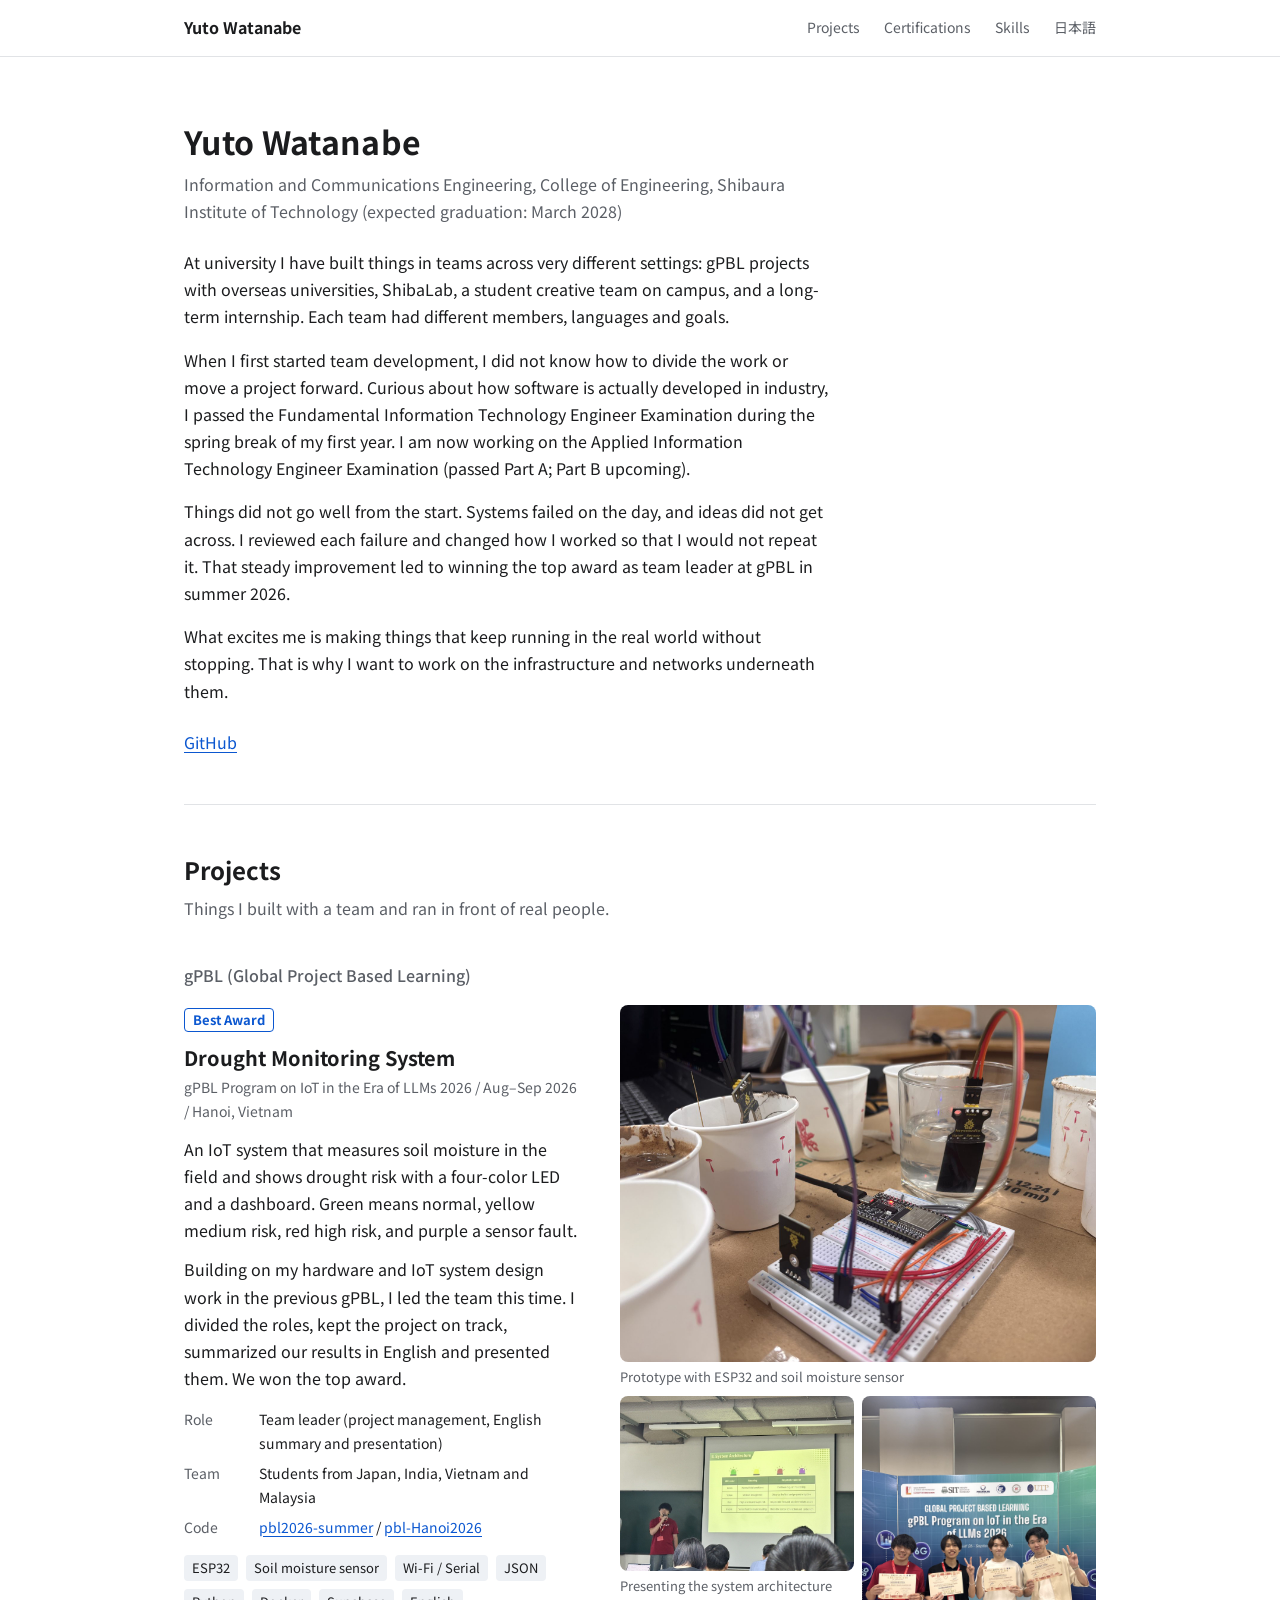
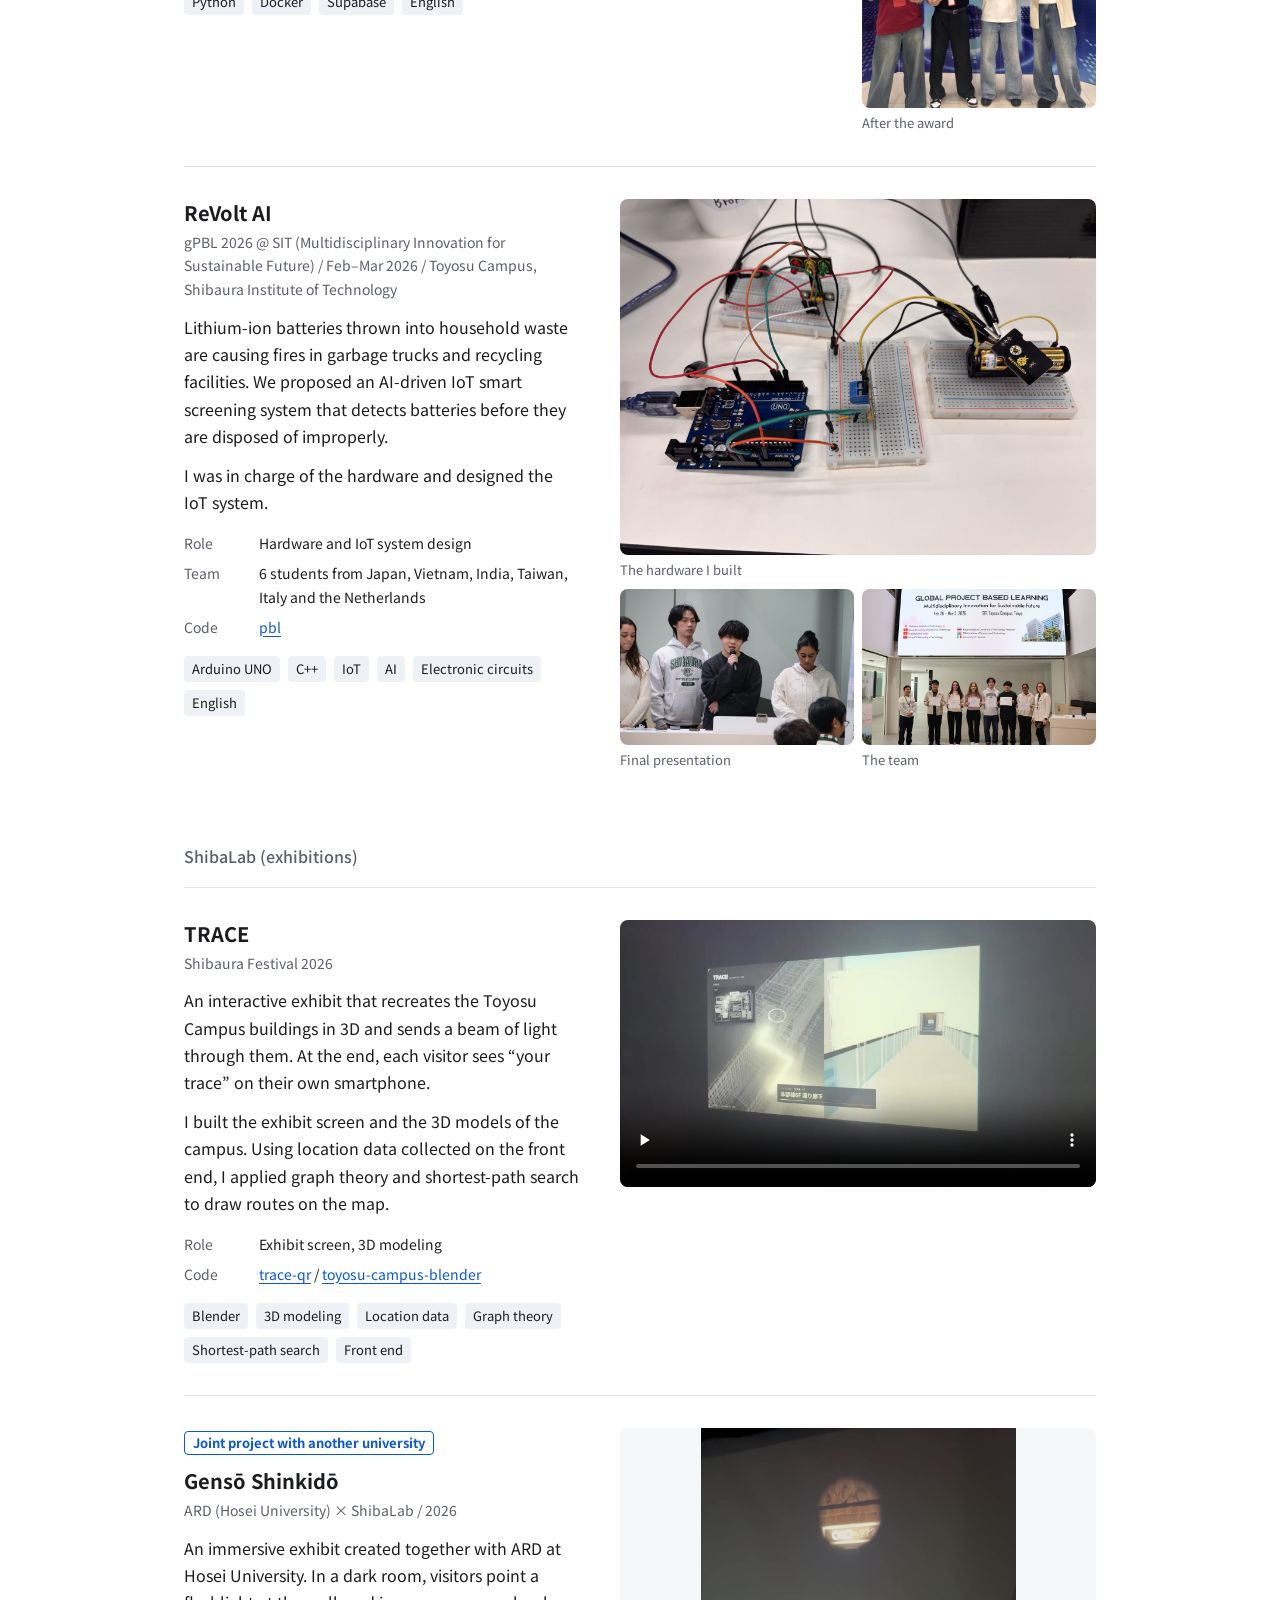
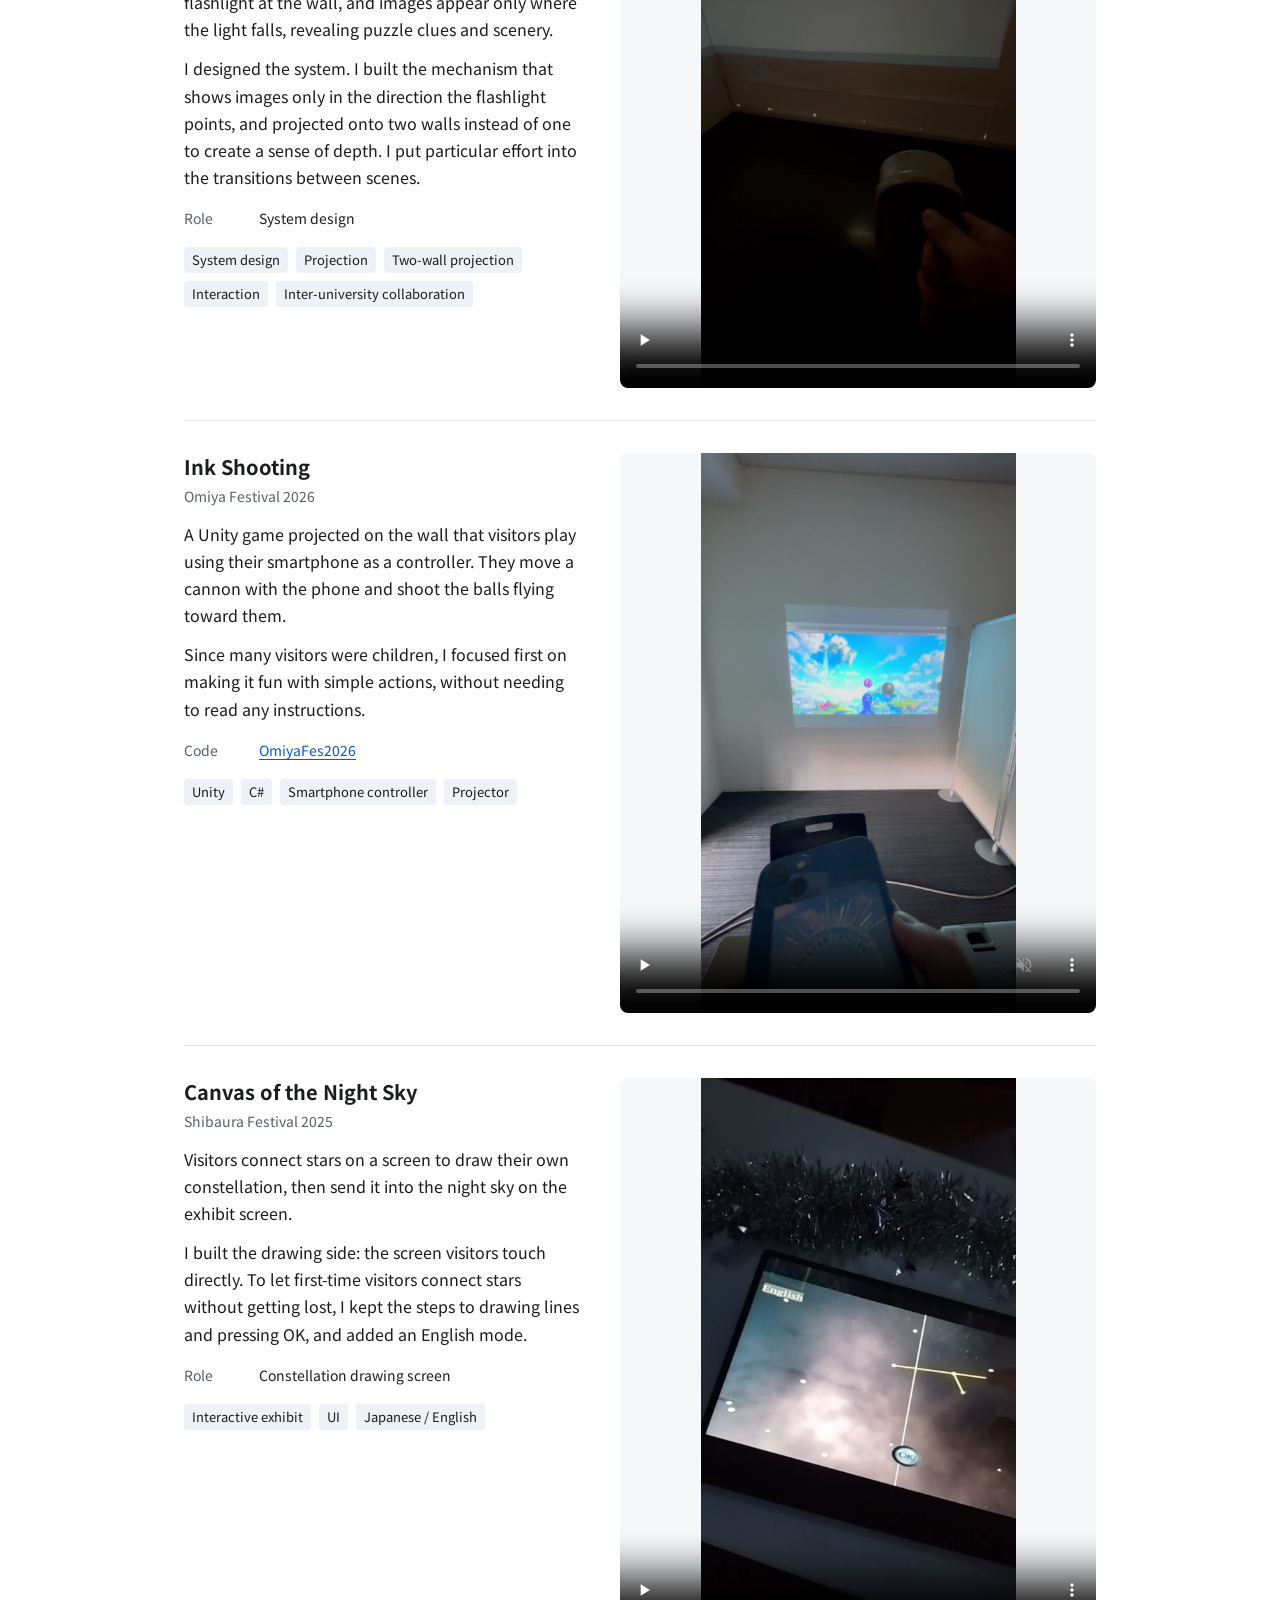
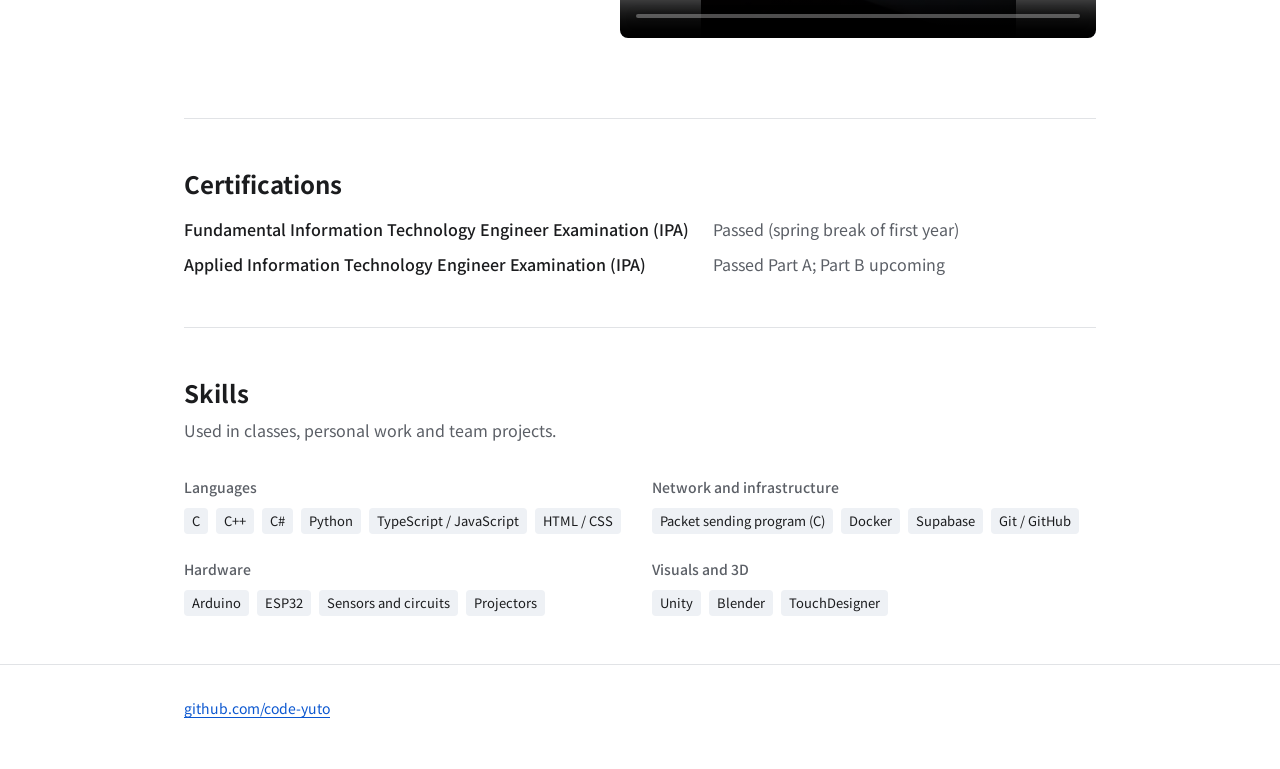
==== en/index.html @ 0b7985c5 "feat: 英語版のページを追加" ====
<!doctype html>
<html lang="en">
<head>
  <meta charset="utf-8">
  <meta name="viewport" content="width=device-width, initial-scale=1">
  <title>Yuto Watanabe | Portfolio</title>
  <meta name="description" content="Portfolio of an Information and Communications Engineering student at Shibaura Institute of Technology, aiming to become an infrastructure and network engineer.">
  <link rel="alternate" hreflang="ja" href="https://code-yuto.github.io/">
  <link rel="alternate" hreflang="en" href="https://code-yuto.github.io/en/">
  <link rel="preconnect" href="https://fonts.googleapis.com">
  <link rel="preconnect" href="https://fonts.gstatic.com" crossorigin>
  <link href="https://fonts.googleapis.com/css2?family=Noto+Sans+JP:wght@400;500;700&display=swap" rel="stylesheet">
  <link rel="stylesheet" href="../style.css">
</head>
<body>
  <header class="site-header">
    <div class="wrap">
      <a class="name" href="#top">Yuto Watanabe</a>
      <nav aria-label="On this page">
        <a href="#projects">Projects</a>
        <a href="#certifications">Certifications</a>
        <a href="#skills">Skills</a>
        <a href="../" hreflang="ja" lang="ja">日本語</a>
      </nav>
    </div>
  </header>

  <main id="top" class="wrap">
    <div class="intro">
      <h1>Yuto Watanabe</h1>
      <p class="affiliation">Information and Communications Engineering, College of Engineering, Shibaura Institute of Technology (expected graduation: March 2028)</p>
      <p>
        At university I have built things in teams across very different settings: gPBL projects with overseas universities,
        ShibaLab, a student creative team on campus, and a long-term internship. Each team had different members, languages and goals.
      </p>
      <p>
        When I first started team development, I did not know how to divide the work or move a project forward.
        Curious about how software is actually developed in industry, I passed the Fundamental Information Technology Engineer Examination
        during the spring break of my first year. I am now working on the Applied Information Technology Engineer Examination
        (passed Part A; Part B upcoming).
      </p>
      <p>
        Things did not go well from the start. Systems failed on the day, and ideas did not get across.
        I reviewed each failure and changed how I worked so that I would not repeat it.
        That steady improvement led to winning the top award as team leader at gPBL in summer 2026.
      </p>
      <p>
        What excites me is making things that keep running in the real world without stopping.
        That is why I want to work on the infrastructure and networks underneath them.
      </p>
      <div class="links">
        <a href="https://github.com/code-yuto">GitHub</a>
      </div>
    </div>

    <section id="projects" aria-labelledby="projects-title">
      <h2 id="projects-title">Projects</h2>
      <p class="section-lead">Things I built with a team and ran in front of real people.</p>

      <h3>gPBL (Global Project Based Learning)</h3>

      <article class="project">
        <div>
          <span class="highlight">Best Award</span>
          <h4>Drought Monitoring System</h4>
          <p class="meta">gPBL Program on IoT in the Era of LLMs 2026 / Aug–Sep 2026 / Hanoi, Vietnam</p>
          <p>
            An IoT system that measures soil moisture in the field and shows drought risk with a four-color LED and a dashboard.
            Green means normal, yellow medium risk, red high risk, and purple a sensor fault.
          </p>
          <p>
            Building on my hardware and IoT system design work in the previous gPBL, I led the team this time.
            I divided the roles, kept the project on track, summarized our results in English and presented them. We won the top award.
          </p>
          <dl>
            <dt>Role</dt><dd>Team leader (project management, English summary and presentation)</dd>
            <dt>Team</dt><dd>Students from Japan, India, Vietnam and Malaysia</dd>
            <dt>Code</dt><dd><a href="https://github.com/code-yuto/pbl2026-summer">pbl2026-summer</a> / <a href="https://github.com/code-yuto/pbl-Hanoi2026">pbl-Hanoi2026</a></dd>
          </dl>
          <ul class="tags">
            <li>ESP32</li><li>Soil moisture sensor</li><li>Wi-Fi / Serial</li><li>JSON</li><li>Python</li><li>Docker</li><li>Supabase</li><li>English</li>
          </ul>
        </div>
        <div class="media two">
          <figure class="wide">
            <img src="../assets/img/pbl26-sensor.jpg" alt="Soil moisture sensor connected to an ESP32 on a breadboard, placed in paper cups of soil" loading="lazy" width="1600" height="1200">
            <figcaption>Prototype with ESP32 and soil moisture sensor</figcaption>
          </figure>
          <figure>
            <img src="../assets/img/pbl26-presentation.jpg" alt="Presenting the LED color and risk table in English" loading="lazy" width="1477" height="1108">
            <figcaption>Presenting the system architecture</figcaption>
          </figure>
          <figure>
            <img src="../assets/img/pbl26-award.jpg" alt="Team members holding certificates" loading="lazy" width="1200" height="1600">
            <figcaption>After the award</figcaption>
          </figure>
        </div>
      </article>

      <article class="project">
        <div>
          <h4>ReVolt AI</h4>
          <p class="meta">gPBL 2026 @ SIT (Multidisciplinary Innovation for Sustainable Future) / Feb–Mar 2026 / Toyosu Campus, Shibaura Institute of Technology</p>
          <p>
            Lithium-ion batteries thrown into household waste are causing fires in garbage trucks and recycling facilities.
            We proposed an AI-driven IoT smart screening system that detects batteries before they are disposed of improperly.
          </p>
          <p>
            I was in charge of the hardware and designed the IoT system.
          </p>
          <dl>
            <dt>Role</dt><dd>Hardware and IoT system design</dd>
            <dt>Team</dt><dd>6 students from Japan, Vietnam, India, Taiwan, Italy and the Netherlands</dd>
            <dt>Code</dt><dd><a href="https://github.com/code-yuto/pbl">pbl</a></dd>
          </dl>
          <ul class="tags">
            <li>Arduino UNO</li><li>C++</li><li>IoT</li><li>AI</li><li>Electronic circuits</li><li>English</li>
          </ul>
        </div>
        <div class="media two">
          <figure class="wide">
            <img src="../assets/img/pbl25-hardware.jpg" alt="Circuit with an Arduino UNO, breadboards, traffic-light LEDs and a battery box" loading="lazy" width="1600" height="1200">
            <figcaption>The hardware I built</figcaption>
          </figure>
          <figure>
            <img src="../assets/img/pbl25-presentation.jpg" alt="Presenting with a microphone" loading="lazy" width="1600" height="1067">
            <figcaption>Final presentation</figcaption>
          </figure>
          <figure>
            <img src="../assets/img/pbl25-team.jpg" alt="Team holding certificates in front of the program screen" loading="lazy" width="1600" height="1067">
            <figcaption>The team</figcaption>
          </figure>
        </div>
      </article>

      <h3>ShibaLab (exhibitions)</h3>

      <article class="project">
        <div>
          <h4>TRACE</h4>
          <p class="meta">Shibaura Festival 2026</p>
          <p>
            An interactive exhibit that recreates the Toyosu Campus buildings in 3D and sends a beam of light through them.
            At the end, each visitor sees “your trace” on their own smartphone.
          </p>
          <p>
            I built the exhibit screen and the 3D models of the campus.
            Using location data collected on the front end, I applied graph theory and shortest-path search to draw routes on the map.
          </p>
          <dl>
            <dt>Role</dt><dd>Exhibit screen, 3D modeling</dd>
            <dt>Code</dt><dd><a href="https://github.com/code-yuto/trace-qr">trace-qr</a> / <a href="https://github.com/code-yuto/toyosu-campus-blender">toyosu-campus-blender</a></dd>
          </dl>
          <ul class="tags"><li>Blender</li><li>3D modeling</li><li>Location data</li><li>Graph theory</li><li>Shortest-path search</li><li>Front end</li></ul>
        </div>
        <div class="media">
          <video controls muted playsinline preload="none" poster="../assets/img/trace-poster.jpg" width="1280" height="720">
            <source src="../assets/video/trace.webm" type="video/webm">
          </video>
        </div>
      </article>

      <article class="project">
        <div>
          <span class="highlight">Joint project with another university</span>
          <h4>Gensō Shinkidō</h4>
          <p class="meta">ARD (Hosei University) × ShibaLab / 2026</p>
          <p>
            An immersive exhibit created together with ARD at Hosei University. In a dark room, visitors point a flashlight at the wall,
            and images appear only where the light falls, revealing puzzle clues and scenery.
          </p>
          <p>
            I designed the system. I built the mechanism that shows images only in the direction the flashlight points,
            and projected onto two walls instead of one to create a sense of depth. I put particular effort into the transitions between scenes.
          </p>
          <dl>
            <dt>Role</dt><dd>System design</dd>
          </dl>
          <ul class="tags"><li>System design</li><li>Projection</li><li>Two-wall projection</li><li>Interaction</li><li>Inter-university collaboration</li></ul>
        </div>
        <div class="media">
          <video class="portrait" controls muted playsinline preload="none" poster="../assets/img/ard-light-poster.jpg" width="720" height="1280">
            <source src="../assets/video/ard-light.webm" type="video/webm">
          </video>
        </div>
      </article>

      <article class="project">
        <div>
          <h4>Ink Shooting</h4>
          <p class="meta">Omiya Festival 2026</p>
          <p>
            A Unity game projected on the wall that visitors play using their smartphone as a controller.
            They move a cannon with the phone and shoot the balls flying toward them.
          </p>
          <p>
            Since many visitors were children, I focused first on making it fun with simple actions, without needing to read any instructions.
          </p>
          <dl>
            <dt>Code</dt><dd><a href="https://github.com/code-yuto/OmiyaFes2026">OmiyaFes2026</a></dd>
          </dl>
          <ul class="tags"><li>Unity</li><li>C#</li><li>Smartphone controller</li><li>Projector</li></ul>
        </div>
        <div class="media">
          <video class="portrait" controls muted playsinline preload="none" poster="../assets/img/omiya-shooter-poster.jpg" width="720" height="1280">
            <source src="../assets/video/omiya-shooter.webm" type="video/webm">
          </video>
        </div>
      </article>

      <article class="project">
        <div>
          <h4>Canvas of the Night Sky</h4>
          <p class="meta">Shibaura Festival 2025</p>
          <p>
            Visitors connect stars on a screen to draw their own constellation, then send it into the night sky on the exhibit screen.
          </p>
          <p>
            I built the drawing side: the screen visitors touch directly.
            To let first-time visitors connect stars without getting lost, I kept the steps to drawing lines and pressing OK, and added an English mode.
          </p>
          <dl>
            <dt>Role</dt><dd>Constellation drawing screen</dd>
          </dl>
          <ul class="tags"><li>Interactive exhibit</li><li>UI</li><li>Japanese / English</li></ul>
        </div>
        <div class="media">
          <video class="portrait" controls muted playsinline preload="none" poster="../assets/img/star-canvas-poster.jpg" width="720" height="1280">
            <source src="../assets/video/star-canvas.webm" type="video/webm">
          </video>
        </div>
      </article>
    </section>

    <section id="certifications" aria-labelledby="cert-title">
      <h2 id="cert-title">Certifications</h2>
      <dl class="cert-list">
        <dt>Fundamental Information Technology Engineer Examination (IPA)</dt><dd>Passed (spring break of first year)</dd>
        <dt>Applied Information Technology Engineer Examination (IPA)</dt><dd>Passed Part A; Part B upcoming</dd>
      </dl>
    </section>

    <section id="skills" aria-labelledby="skills-title">
      <h2 id="skills-title">Skills</h2>
      <p class="section-lead">Used in classes, personal work and team projects.</p>
      <div class="skills">
        <div>
          <h4>Languages</h4>
          <ul class="tags"><li>C</li><li>C++</li><li>C#</li><li>Python</li><li>TypeScript / JavaScript</li><li>HTML / CSS</li></ul>
        </div>
        <div>
          <h4>Network and infrastructure</h4>
          <ul class="tags"><li>Packet sending program (C)</li><li>Docker</li><li>Supabase</li><li>Git / GitHub</li></ul>
        </div>
        <div>
          <h4>Hardware</h4>
          <ul class="tags"><li>Arduino</li><li>ESP32</li><li>Sensors and circuits</li><li>Projectors</li></ul>
        </div>
        <div>
          <h4>Visuals and 3D</h4>
          <ul class="tags"><li>Unity</li><li>Blender</li><li>TouchDesigner</li></ul>
        </div>
      </div>
    </section>
  </main>

  <footer>
    <div class="wrap">
      <a href="https://github.com/code-yuto">github.com/code-yuto</a>
    </div>
  </footer>
</body>
</html>
---- style.css ----
:root {
  --bg: #ffffff;
  --surface: #f6f7f9;
  --text: #1b1c1e;
  --text-sub: #5b5f66;
  --border: #e1e3e6;
  --accent: #0b57d0;
  --tag-bg: #eef1f5;
  --radius: 8px;
  --measure: 72ch;
}

@media (prefers-color-scheme: dark) {
  :root {
    --bg: #131416;
    --surface: #1c1d20;
    --text: #e6e7e9;
    --text-sub: #a3a7ad;
    --border: #2e3034;
    --accent: #a8c7fa;
    --tag-bg: #26282c;
  }
}

* { box-sizing: border-box; }

html { scroll-behavior: auto; }

body {
  margin: 0;
  background: var(--bg);
  color: var(--text);
  font-family: "Noto Sans JP", system-ui, -apple-system, "Segoe UI", sans-serif;
  font-size: 16px;
  line-height: 1.7;
  -webkit-text-size-adjust: 100%;
}

a { color: var(--accent); text-underline-offset: 3px; }
a:hover { text-decoration-thickness: 2px; }
a:focus-visible, button:focus-visible, video:focus-visible {
  outline: 2px solid var(--accent);
  outline-offset: 2px;
}

.wrap {
  max-width: 960px;
  margin: 0 auto;
  padding: 0 24px;
}

/* Header */
.site-header {
  border-bottom: 1px solid var(--border);
}
.site-header .wrap {
  display: flex;
  align-items: center;
  justify-content: space-between;
  height: 56px;
}
.site-header .name { font-weight: 700; color: var(--text); text-decoration: none; }
.site-header nav { display: flex; gap: 24px; font-size: 14px; }
.site-header nav a { color: var(--text-sub); text-decoration: none; }
.site-header nav a:hover { color: var(--text); }

/* Intro */
.intro { padding: 64px 0 48px; }
.intro h1 {
  font-size: 32px;
  line-height: 1.3;
  margin: 0 0 8px;
  letter-spacing: 0.01em;
}
.intro .affiliation { color: var(--text-sub); margin: 0 0 24px; }
.intro p { max-width: var(--measure); margin: 0 0 16px; }
.intro .links { display: flex; gap: 24px; margin-top: 24px; }

/* Sections */
section { padding: 48px 0; border-top: 1px solid var(--border); }
h2 {
  font-size: 24px;
  line-height: 1.4;
  margin: 0 0 8px;
}
.section-lead { color: var(--text-sub); margin: 0 0 32px; max-width: var(--measure); }
h3 { font-size: 16px; color: var(--text-sub); font-weight: 500; margin: 40px 0 16px; }

/* Project */
.project {
  display: grid;
  grid-template-columns: 1fr;
  gap: 24px;
  padding: 32px 0;
  border-top: 1px solid var(--border);
}
.project:first-of-type { border-top: 0; padding-top: 0; }
@media (min-width: 840px) {
  .project { grid-template-columns: 5fr 6fr; gap: 40px; }
}
.project h4 { font-size: 20px; line-height: 1.4; margin: 0 0 4px; }
.meta { color: var(--text-sub); font-size: 14px; margin: 0 0 16px; }
.project p { margin: 0 0 12px; max-width: var(--measure); }
.project dl { margin: 16px 0; display: grid; grid-template-columns: 4.5em 1fr; gap: 6px 12px; font-size: 14px; }
.project dt { color: var(--text-sub); }
.project dd { margin: 0; }
.highlight {
  display: inline-block;
  font-size: 13px;
  font-weight: 700;
  color: var(--accent);
  border: 1px solid currentColor;
  border-radius: 4px;
  padding: 0 8px;
  margin-bottom: 12px;
}
.todo { color: #b3261e; font-size: 14px; }
@media (prefers-color-scheme: dark) { .todo { color: #f2b8b5; } }

.tags { display: flex; flex-wrap: wrap; gap: 8px; padding: 0; margin: 12px 0 0; list-style: none; }
.tags li {
  background: var(--tag-bg);
  border-radius: 4px;
  padding: 2px 8px;
  font-size: 13px;
}

/* Media */
.media { display: grid; gap: 8px; align-content: start; }
.media.two { grid-template-columns: 1fr 1fr; }
.media img, .media video {
  width: 100%;
  height: auto;
  display: block;
  border-radius: var(--radius);
  background: var(--surface);
}
.media .wide { grid-column: 1 / -1; }
.media video.portrait, .media img.portrait { max-height: 560px; object-fit: contain; }
figure { margin: 0; }
figcaption { font-size: 13px; color: var(--text-sub); margin-top: 4px; }

/* Certifications */
.cert-list { display: grid; grid-template-columns: max-content 1fr; gap: 8px 24px; margin: 16px 0 0; }
.cert-list dt { font-weight: 500; }
.cert-list dd { margin: 0; color: var(--text-sub); }
@media (max-width: 480px) {
  .cert-list { grid-template-columns: 1fr; gap: 0; }
  .cert-list dd { margin-bottom: 12px; }
  .site-header nav { gap: 16px; font-size: 13px; }
}

/* Skills */
.skills { display: grid; grid-template-columns: 1fr; gap: 24px; }
@media (min-width: 640px) { .skills { grid-template-columns: 1fr 1fr; } }
.skills h4 { font-size: 14px; color: var(--text-sub); font-weight: 500; margin: 0 0 8px; }
.skills .tags { margin: 0; }

footer {
  border-top: 1px solid var(--border);
  padding: 32px 0 48px;
  color: var(--text-sub);
  font-size: 14px;
}
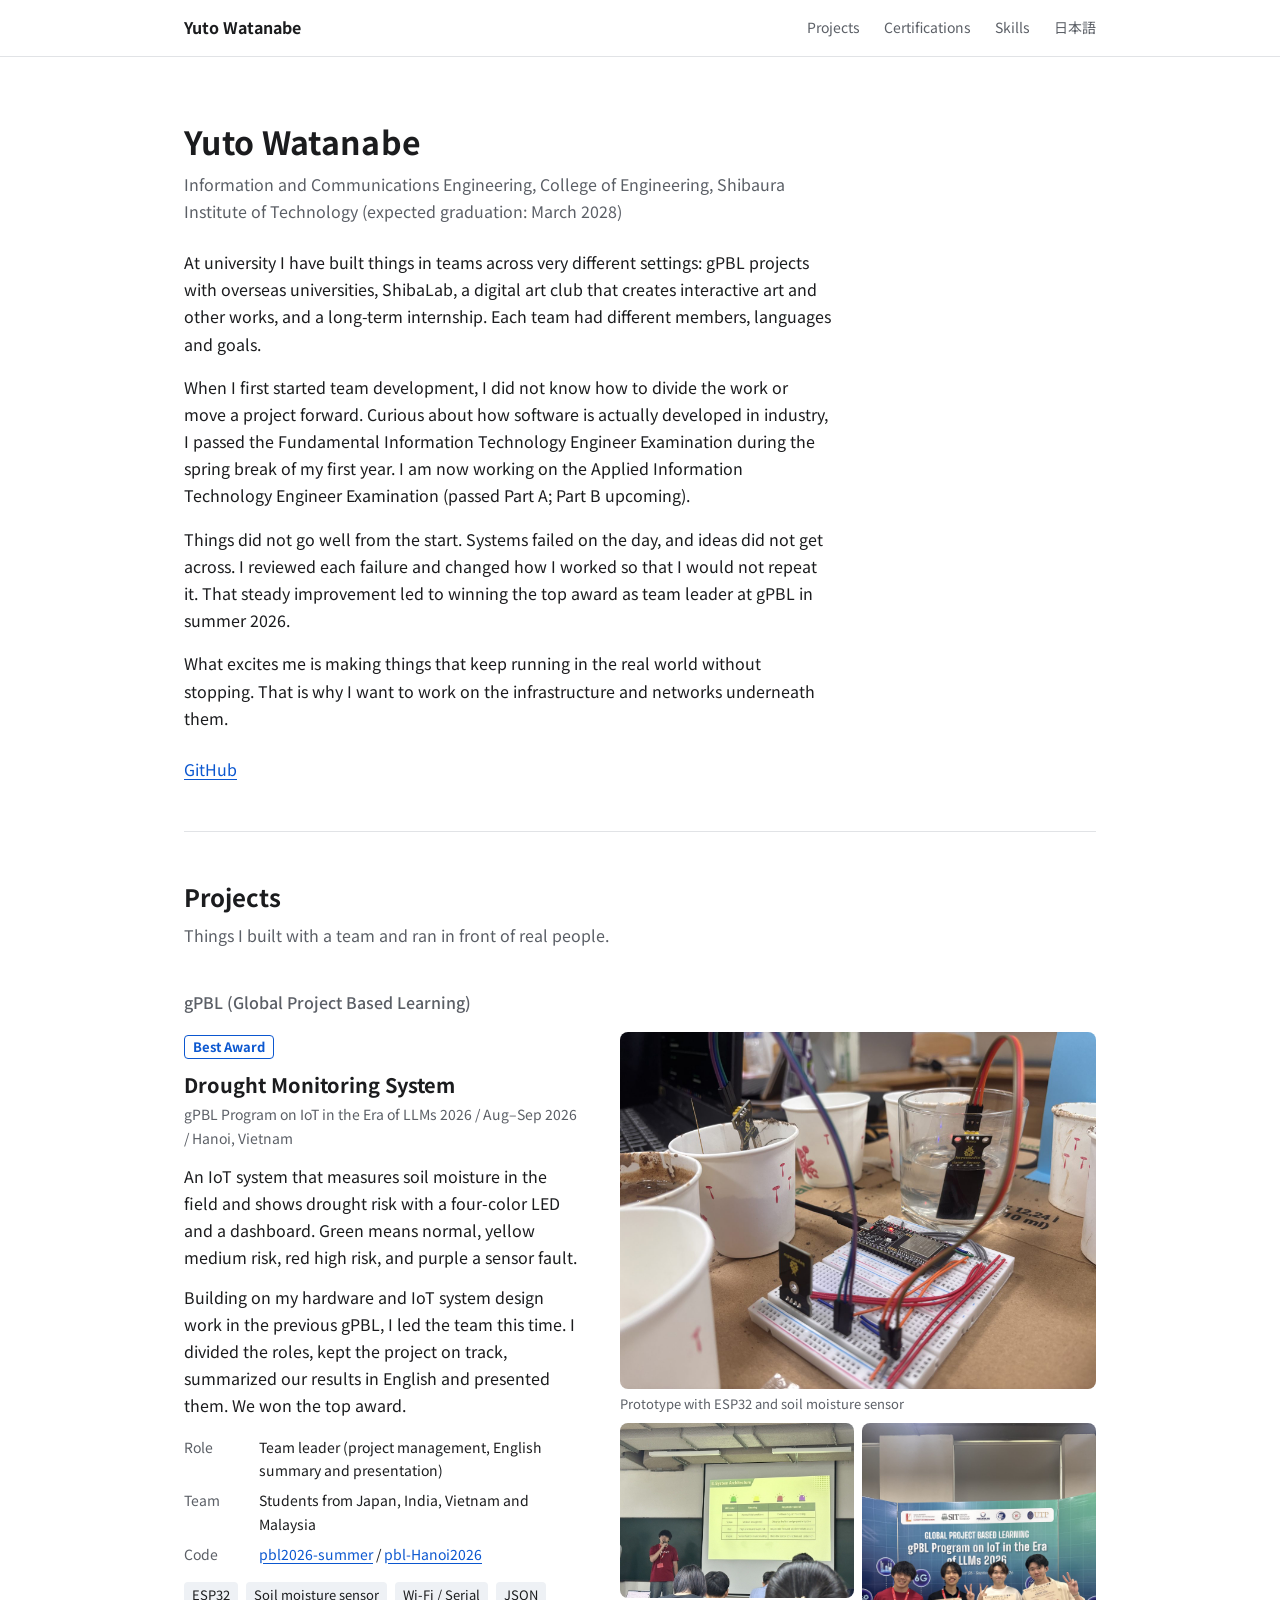
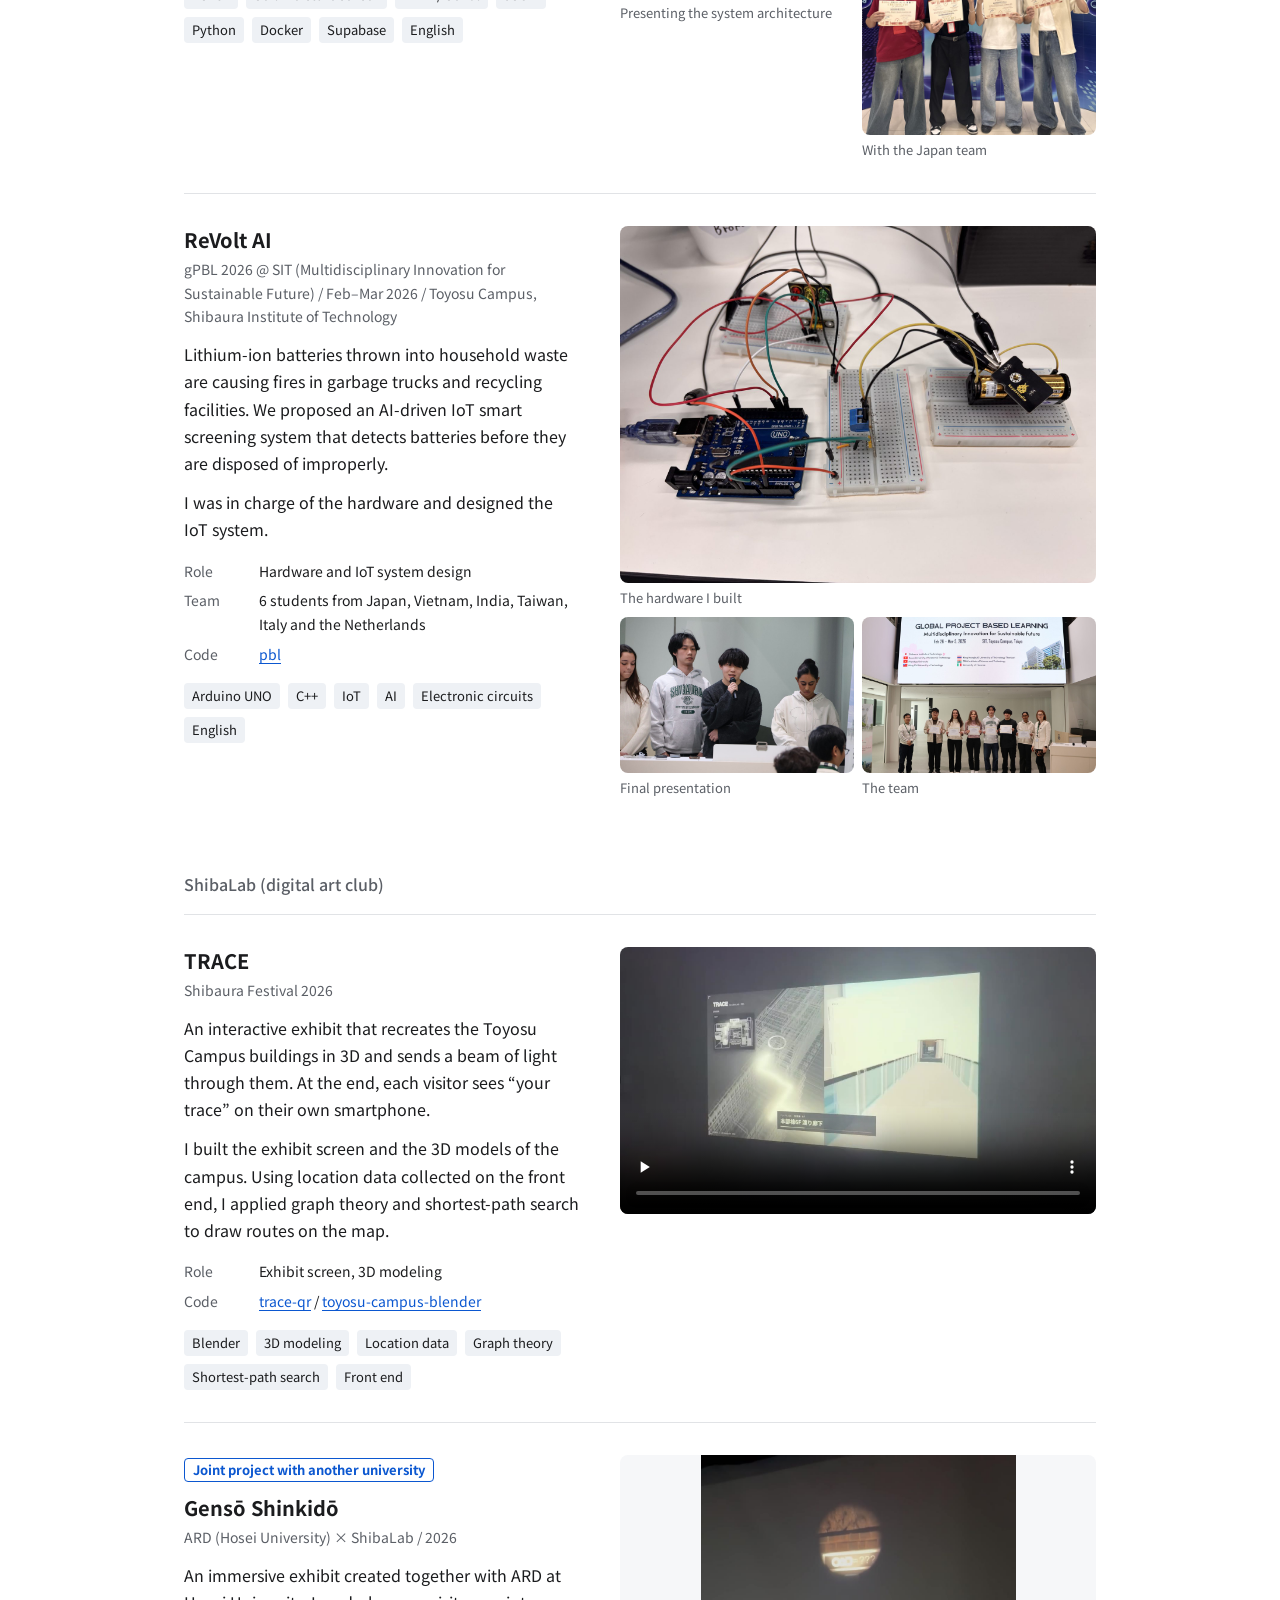
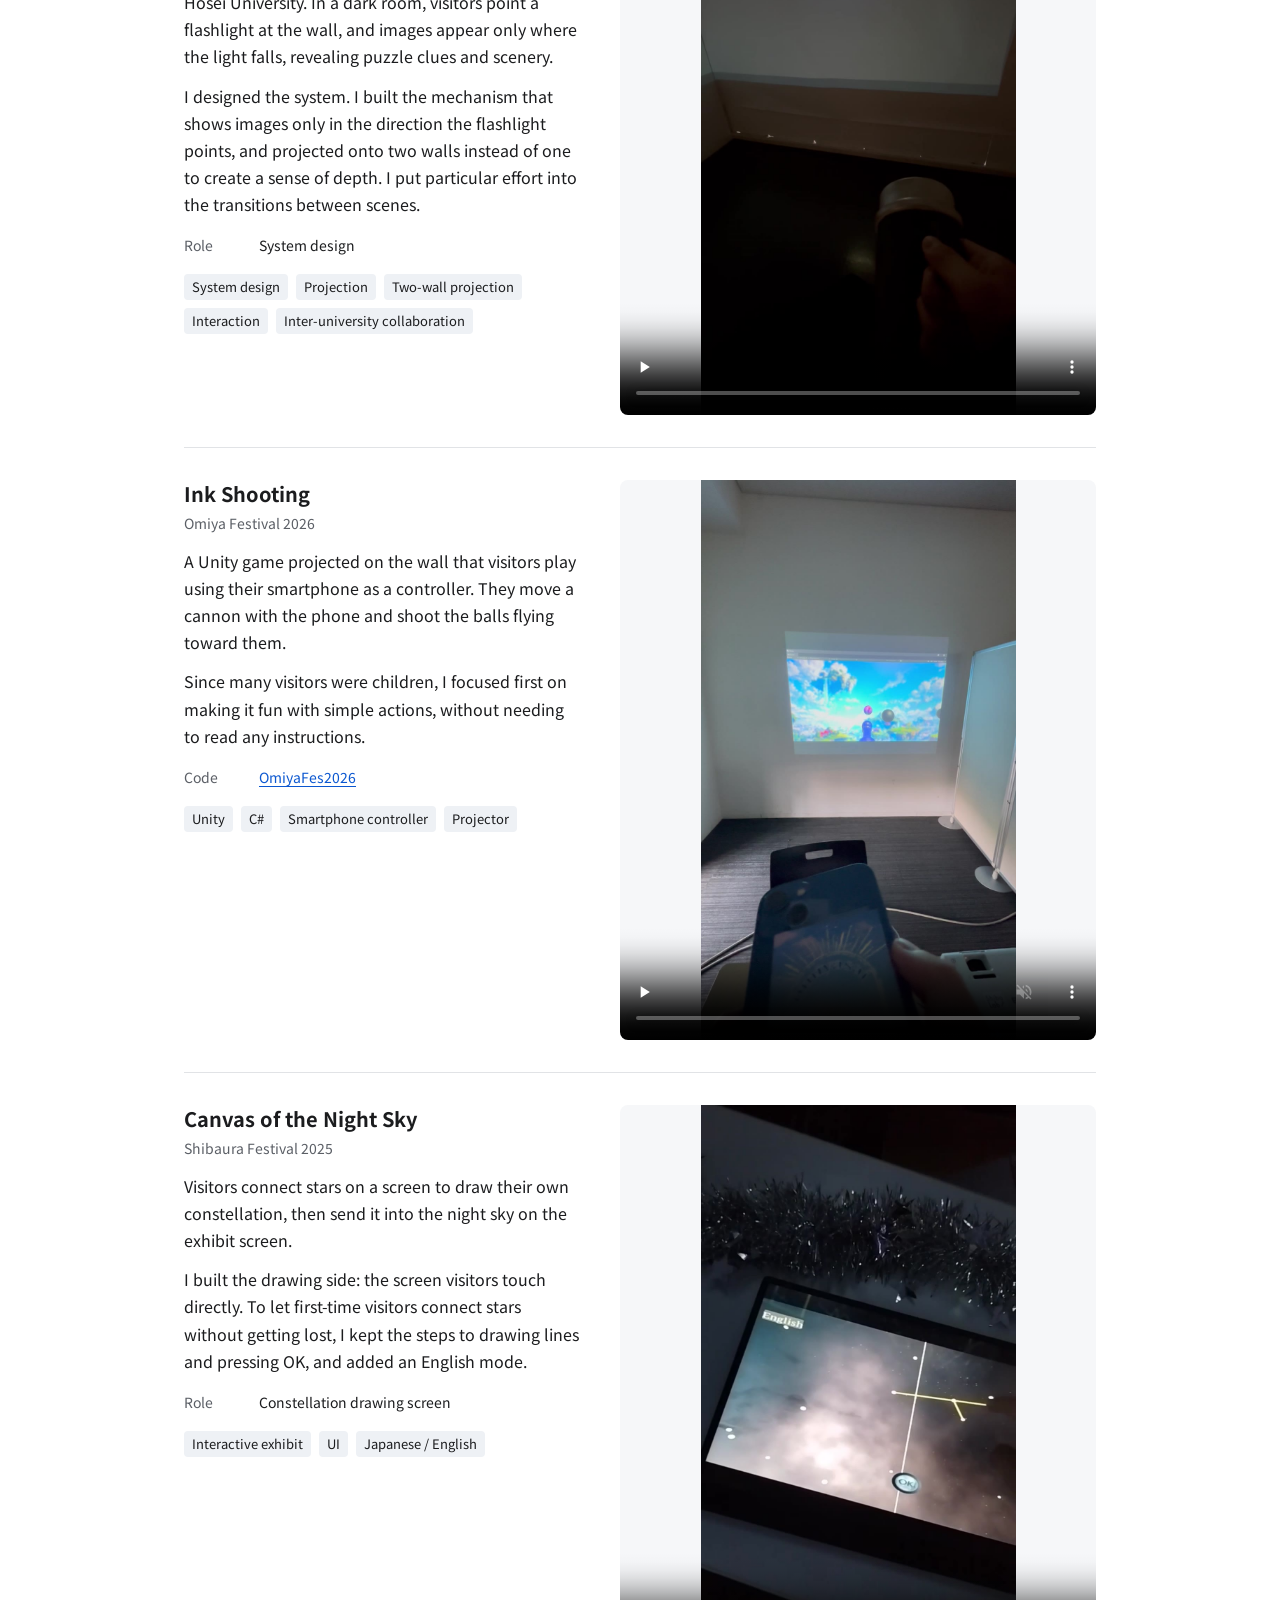
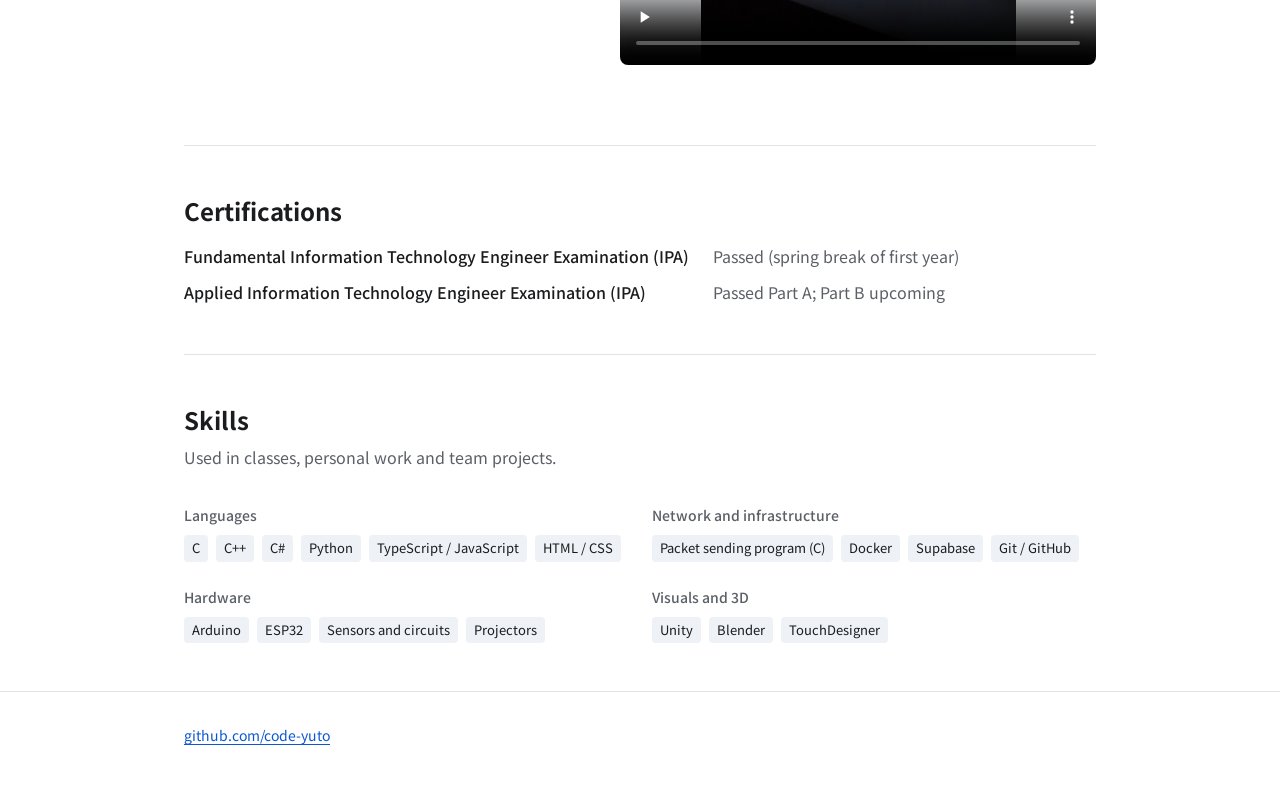
==== commit 79b0f49b: "fix: ShibaLab の紹介と gPBL 2026 の写真の説明を直す" ====
--- a/en/index.html
+++ b/en/index.html
@@ -31,7 +31,7 @@
       <p class="affiliation">Information and Communications Engineering, College of Engineering, Shibaura Institute of Technology (expected graduation: March 2028)</p>
       <p>
         At university I have built things in teams across very different settings: gPBL projects with overseas universities,
-        ShibaLab, a student creative team on campus, and a long-term internship. Each team had different members, languages and goals.
+        ShibaLab, a digital art club that creates interactive art and other works, and a long-term internship. Each team had different members, languages and goals.
       </p>
       <p>
         When I first started team development, I did not know how to divide the work or move a project forward.
@@ -91,8 +91,8 @@
             <figcaption>Presenting the system architecture</figcaption>
           </figure>
           <figure>
-            <img src="../assets/img/pbl26-award.jpg" alt="Team members holding certificates" loading="lazy" width="1200" height="1600">
-            <figcaption>After the award</figcaption>
+            <img src="../assets/img/pbl26-award.jpg" alt="Members of the Japan team holding certificates" loading="lazy" width="1200" height="1600">
+            <figcaption>With the Japan team</figcaption>
           </figure>
         </div>
       </article>
@@ -133,7 +133,7 @@
         </div>
       </article>
 
-      <h3>ShibaLab (exhibitions)</h3>
+      <h3>ShibaLab (digital art club)</h3>
 
       <article class="project">
         <div>
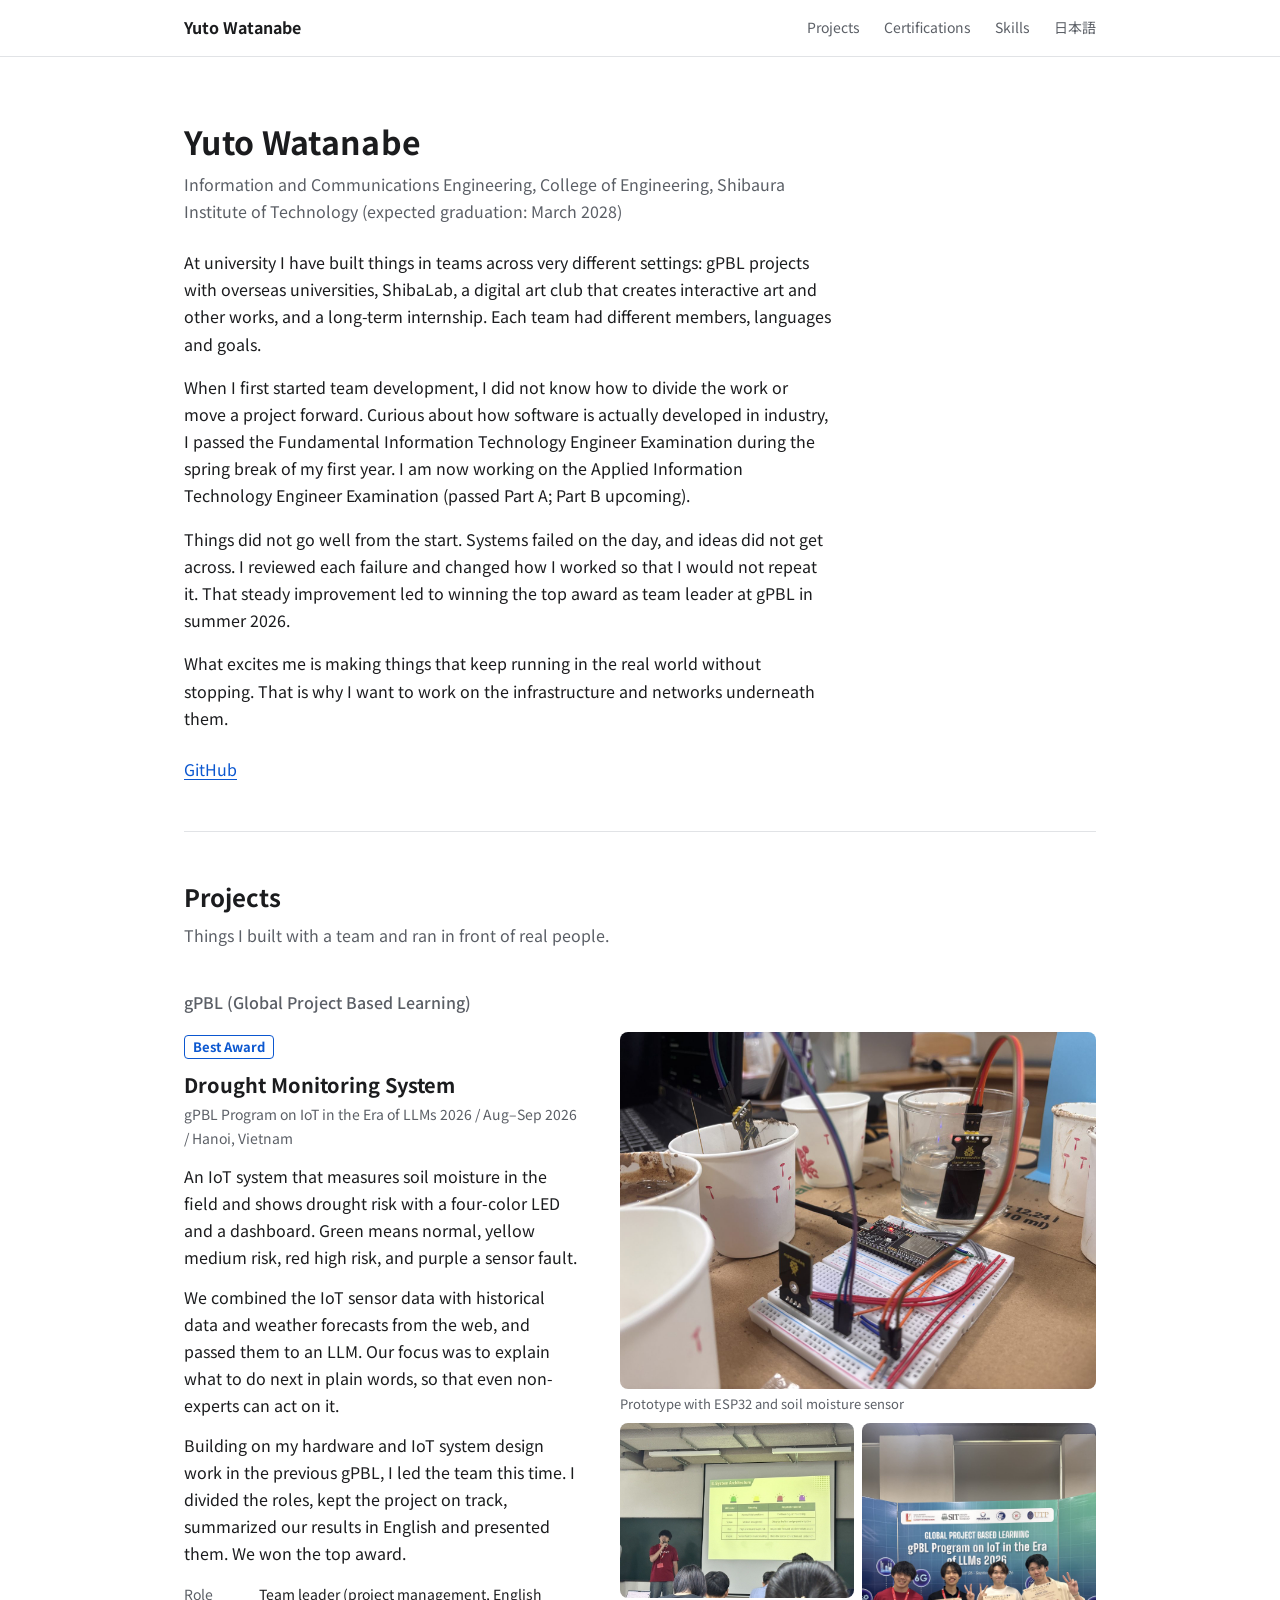
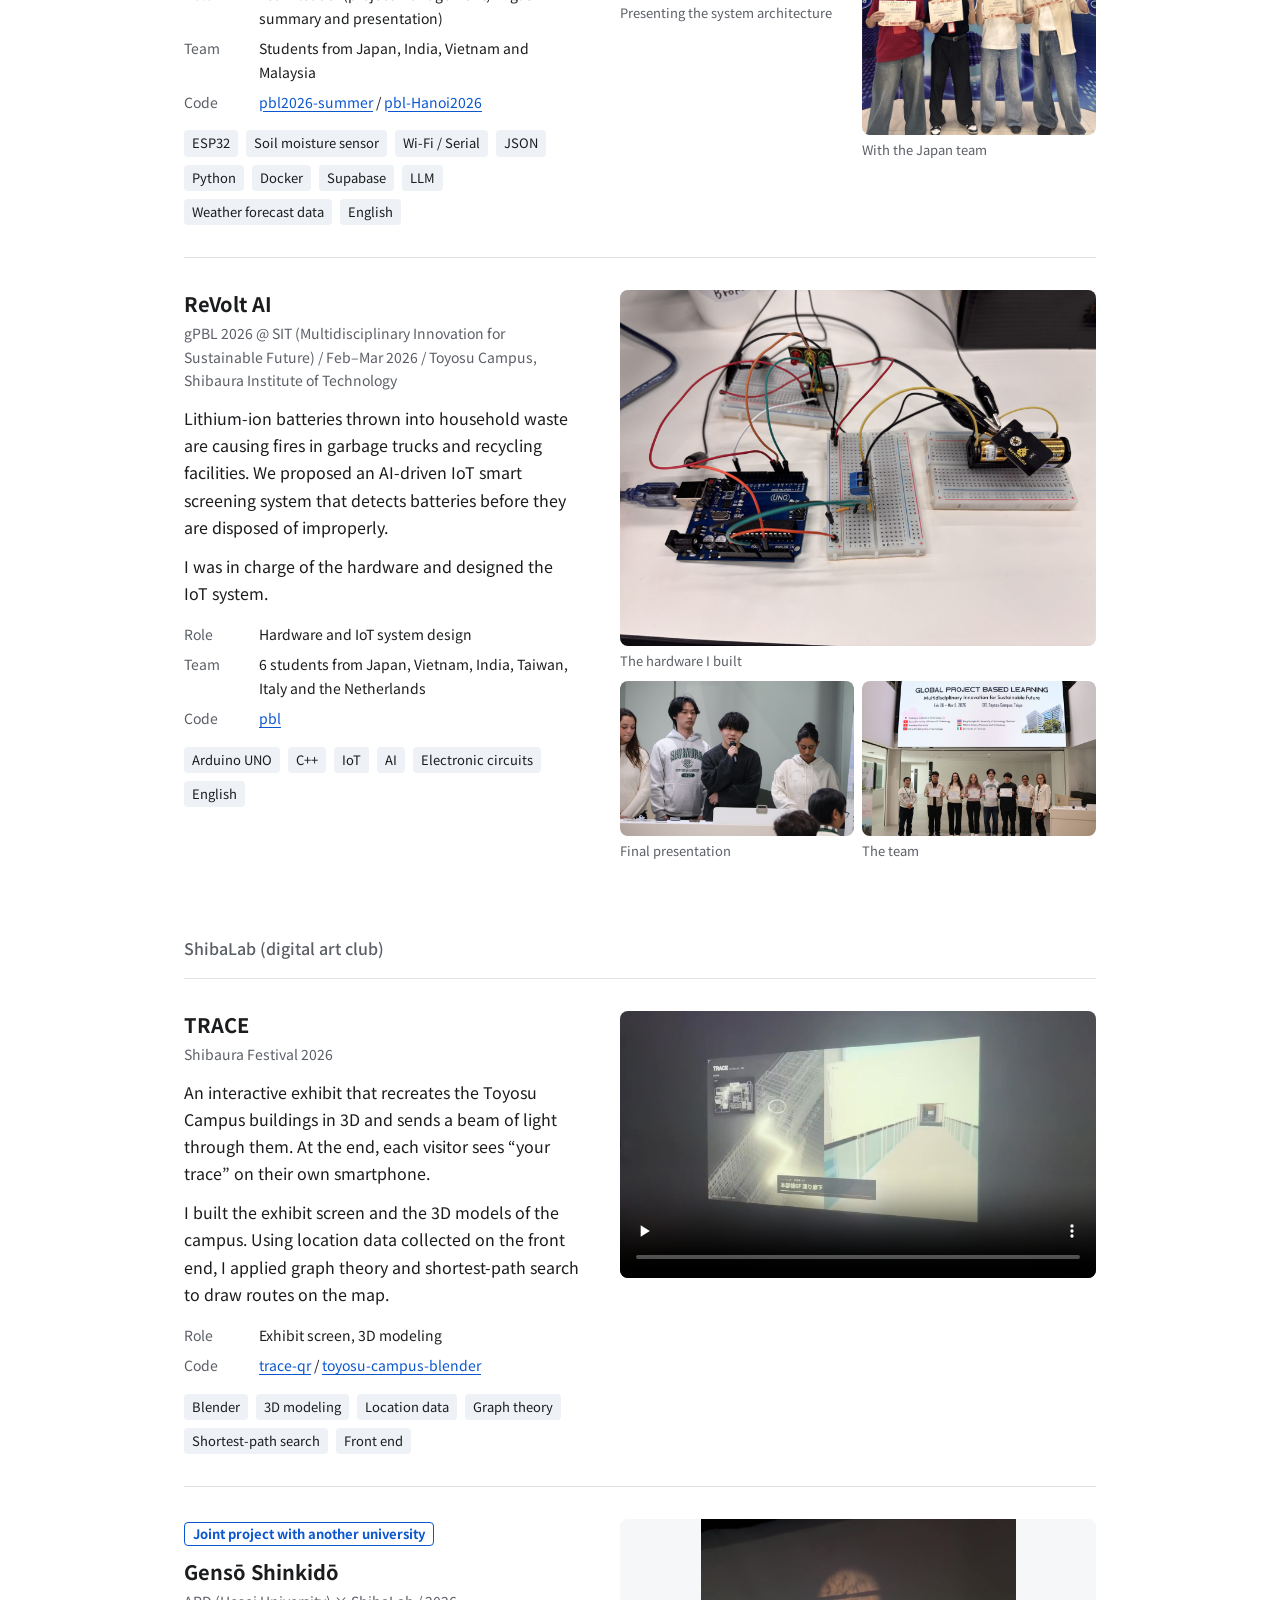
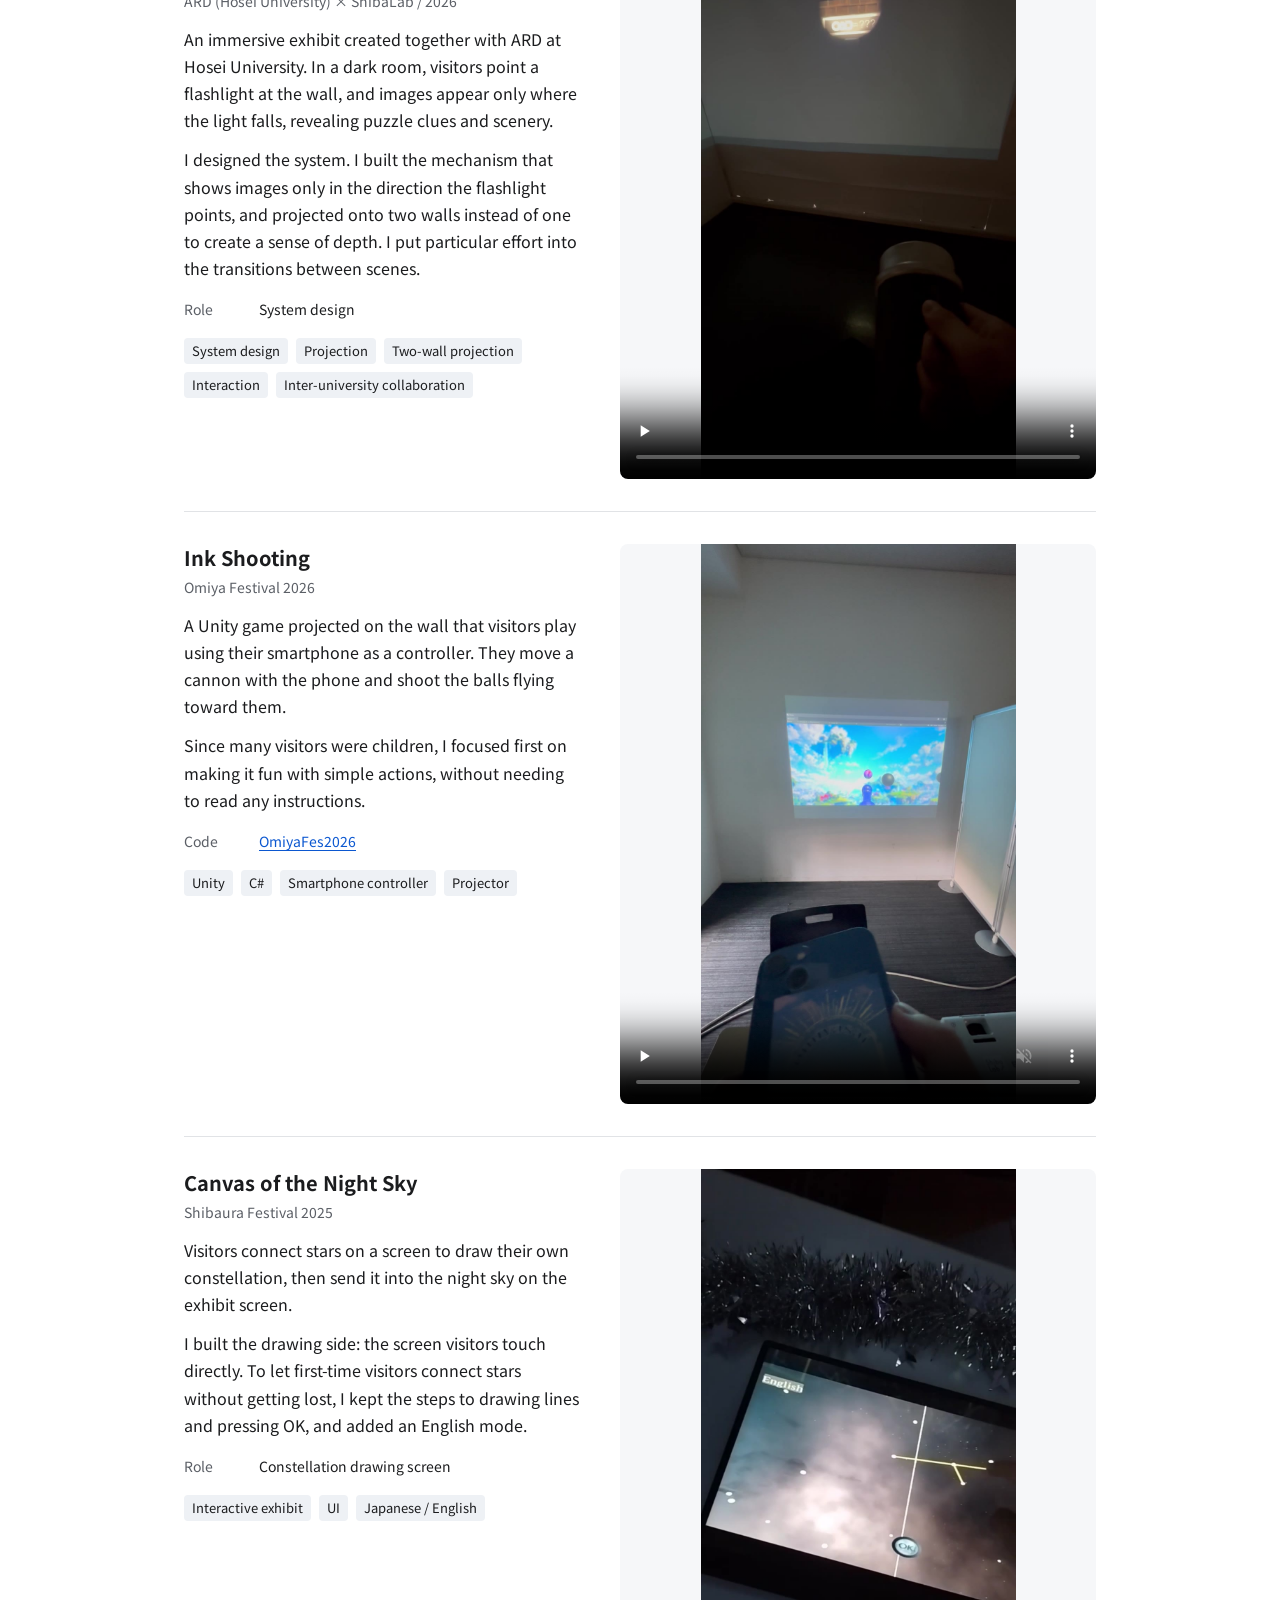
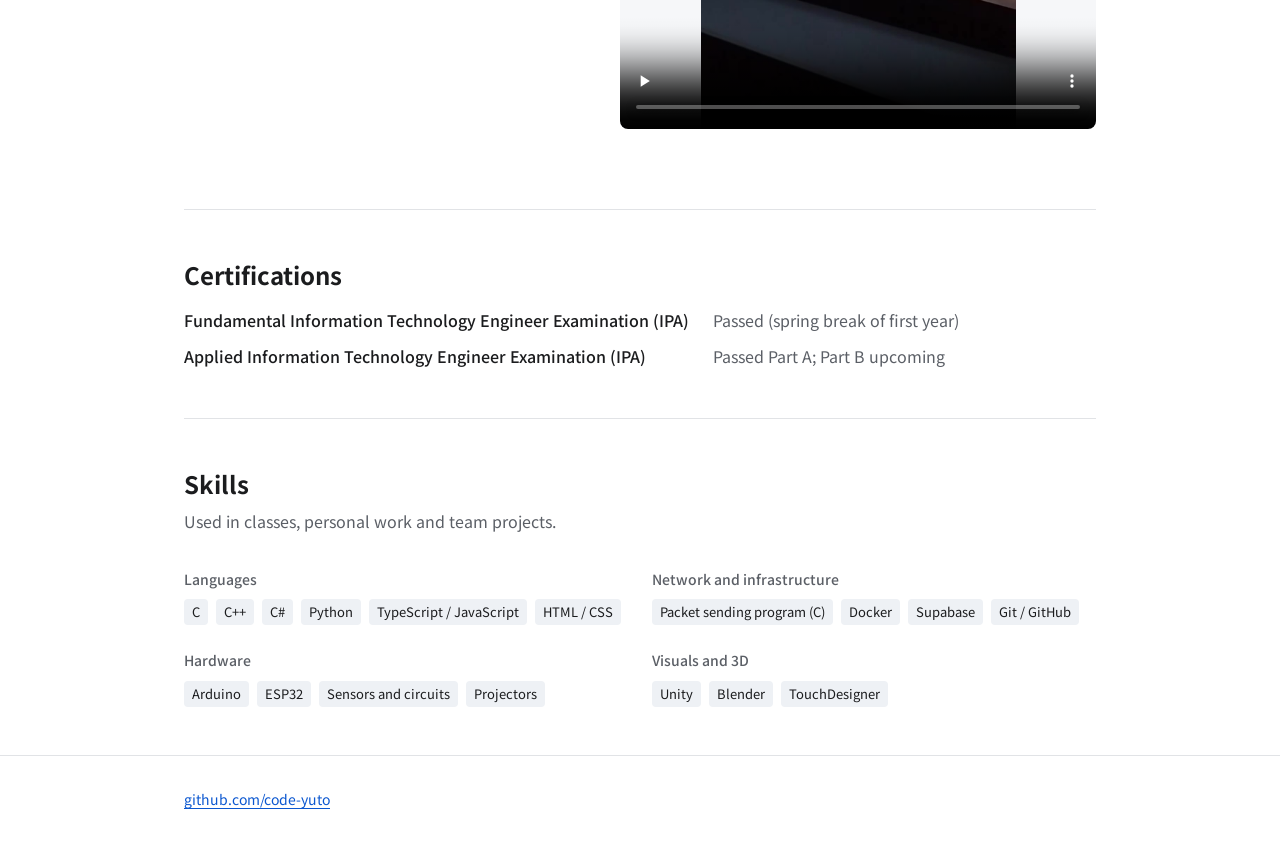
==== commit dc498bed: "feat: gPBL 2026 の説明に LLM と気象予報データの活用を追加" ====
--- a/en/index.html
+++ b/en/index.html
@@ -69,6 +69,10 @@
             Green means normal, yellow medium risk, red high risk, and purple a sensor fault.
           </p>
           <p>
+            We combined the IoT sensor data with historical data and weather forecasts from the web, and passed them to an LLM.
+            Our focus was to explain what to do next in plain words, so that even non-experts can act on it.
+          </p>
+          <p>
             Building on my hardware and IoT system design work in the previous gPBL, I led the team this time.
             I divided the roles, kept the project on track, summarized our results in English and presented them. We won the top award.
           </p>
@@ -78,7 +82,7 @@
             <dt>Code</dt><dd><a href="https://github.com/code-yuto/pbl2026-summer">pbl2026-summer</a> / <a href="https://github.com/code-yuto/pbl-Hanoi2026">pbl-Hanoi2026</a></dd>
           </dl>
           <ul class="tags">
-            <li>ESP32</li><li>Soil moisture sensor</li><li>Wi-Fi / Serial</li><li>JSON</li><li>Python</li><li>Docker</li><li>Supabase</li><li>English</li>
+            <li>ESP32</li><li>Soil moisture sensor</li><li>Wi-Fi / Serial</li><li>JSON</li><li>Python</li><li>Docker</li><li>Supabase</li><li>LLM</li><li>Weather forecast data</li><li>English</li>
           </ul>
         </div>
         <div class="media two">
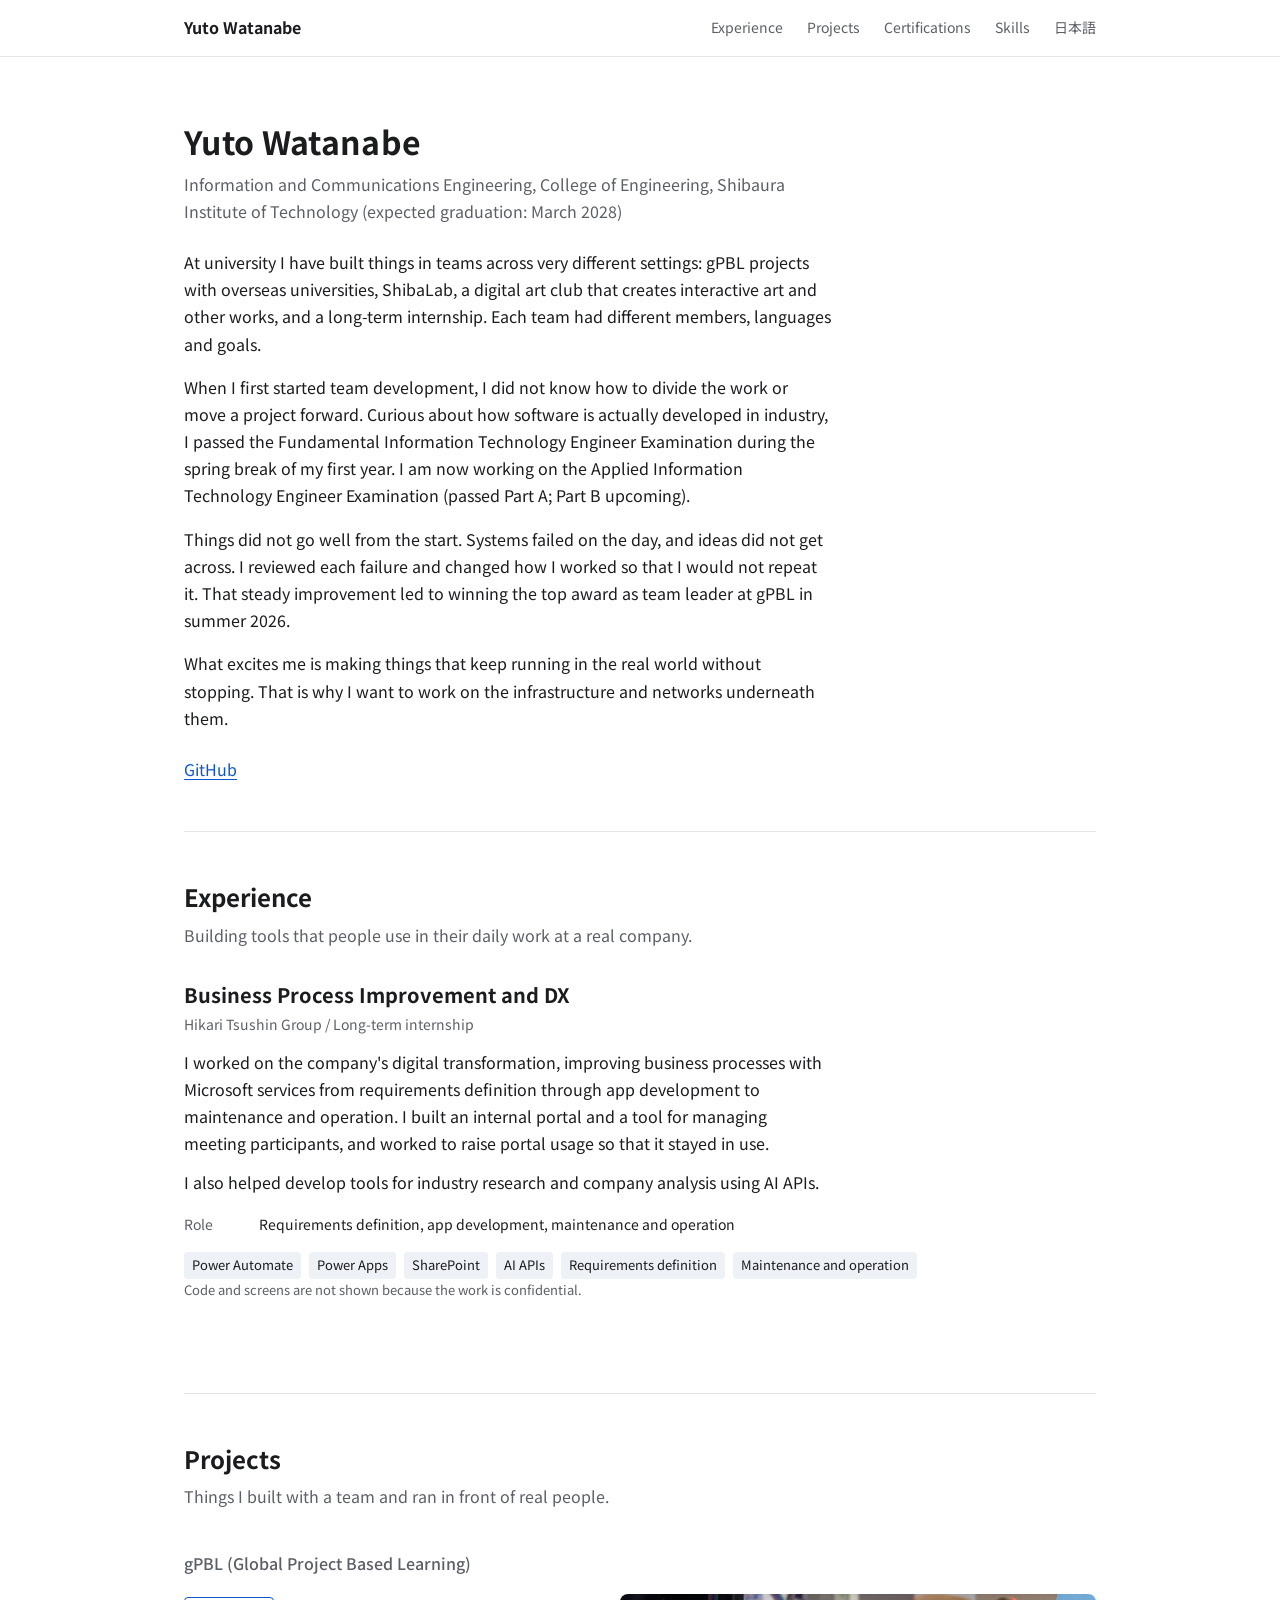
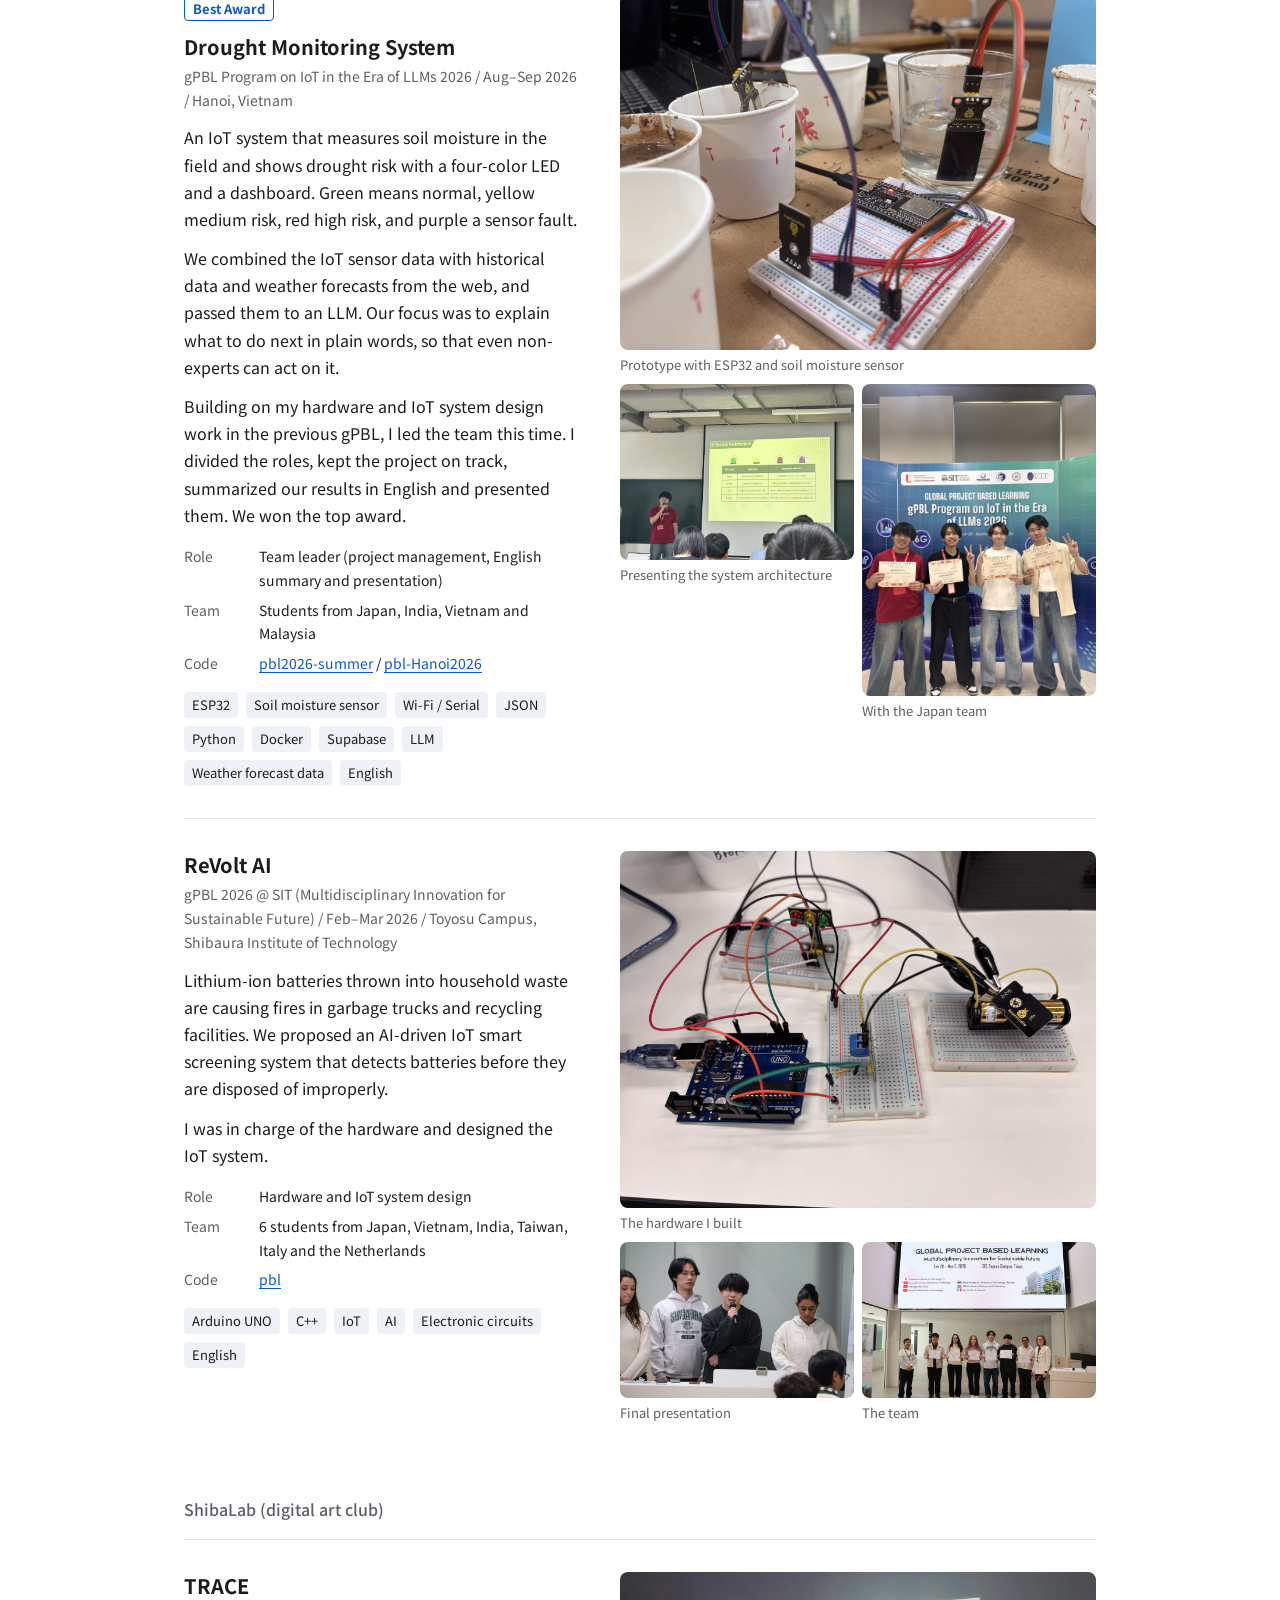
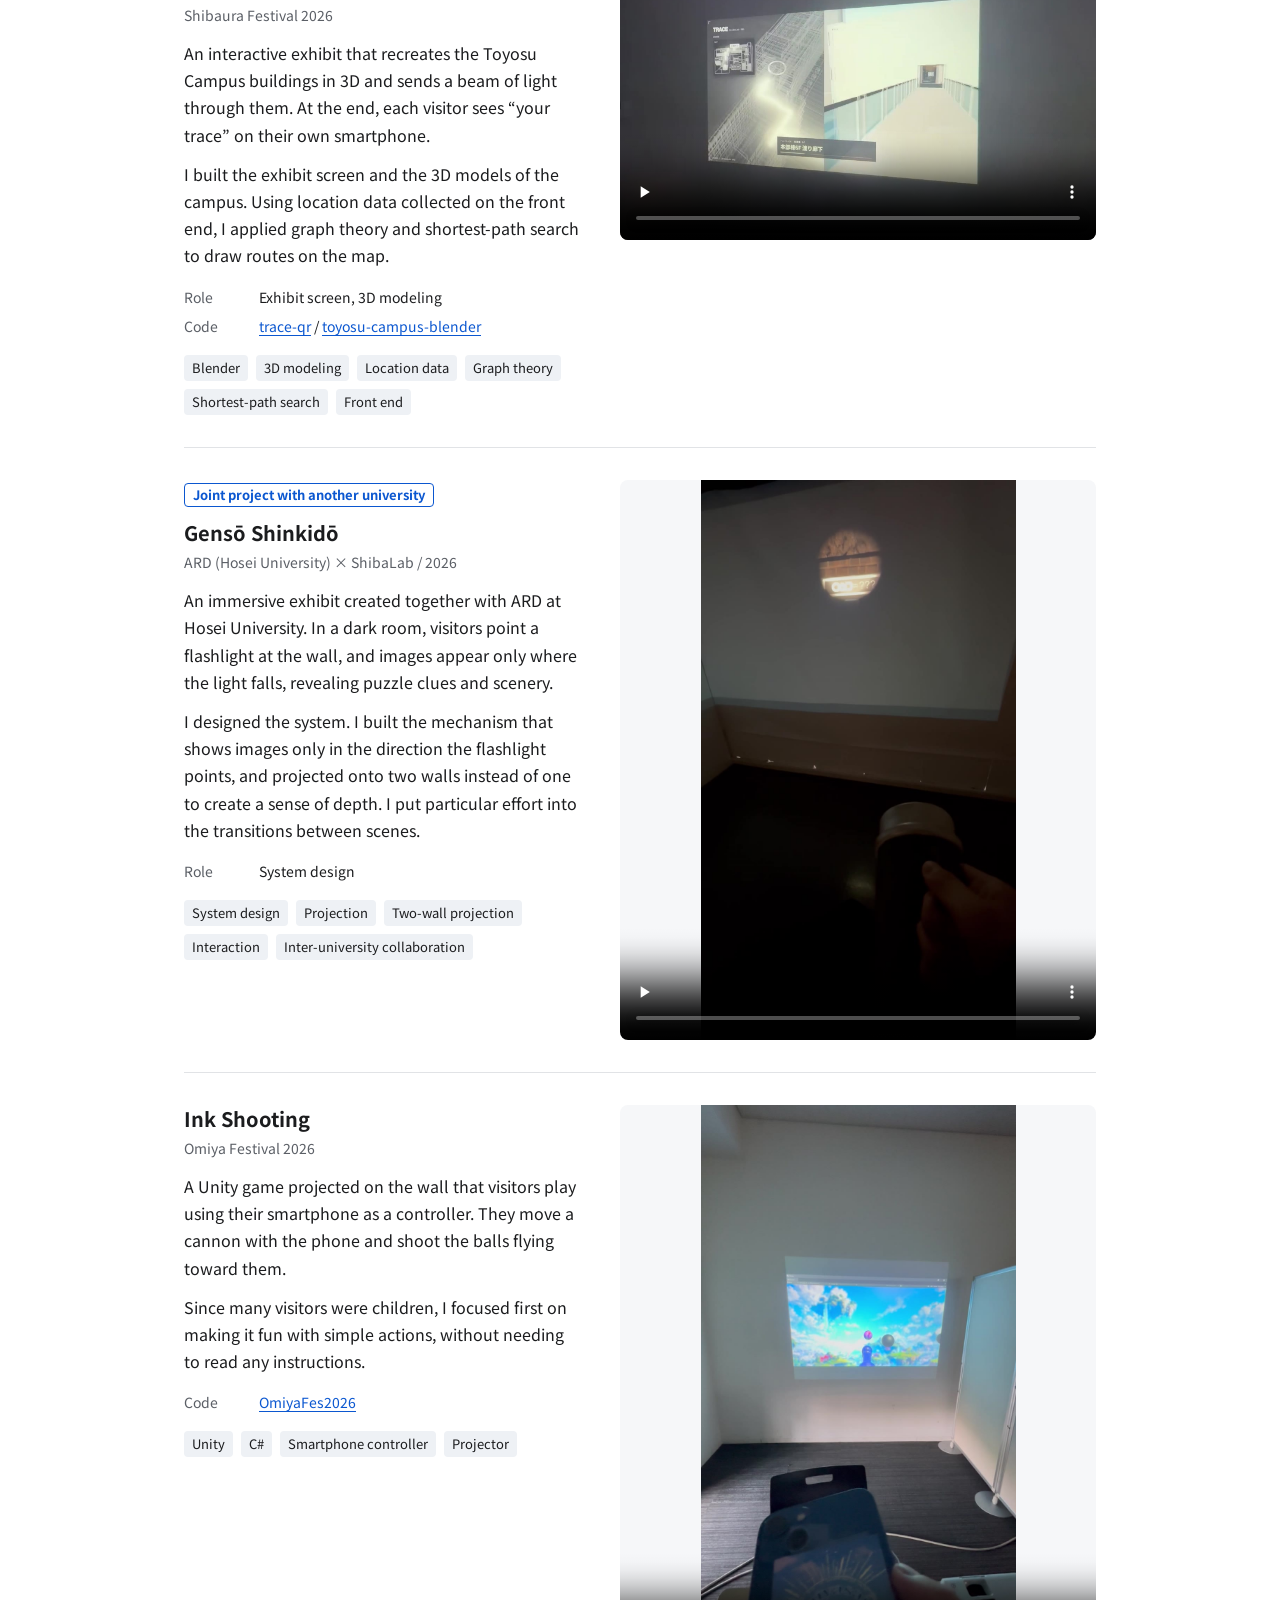
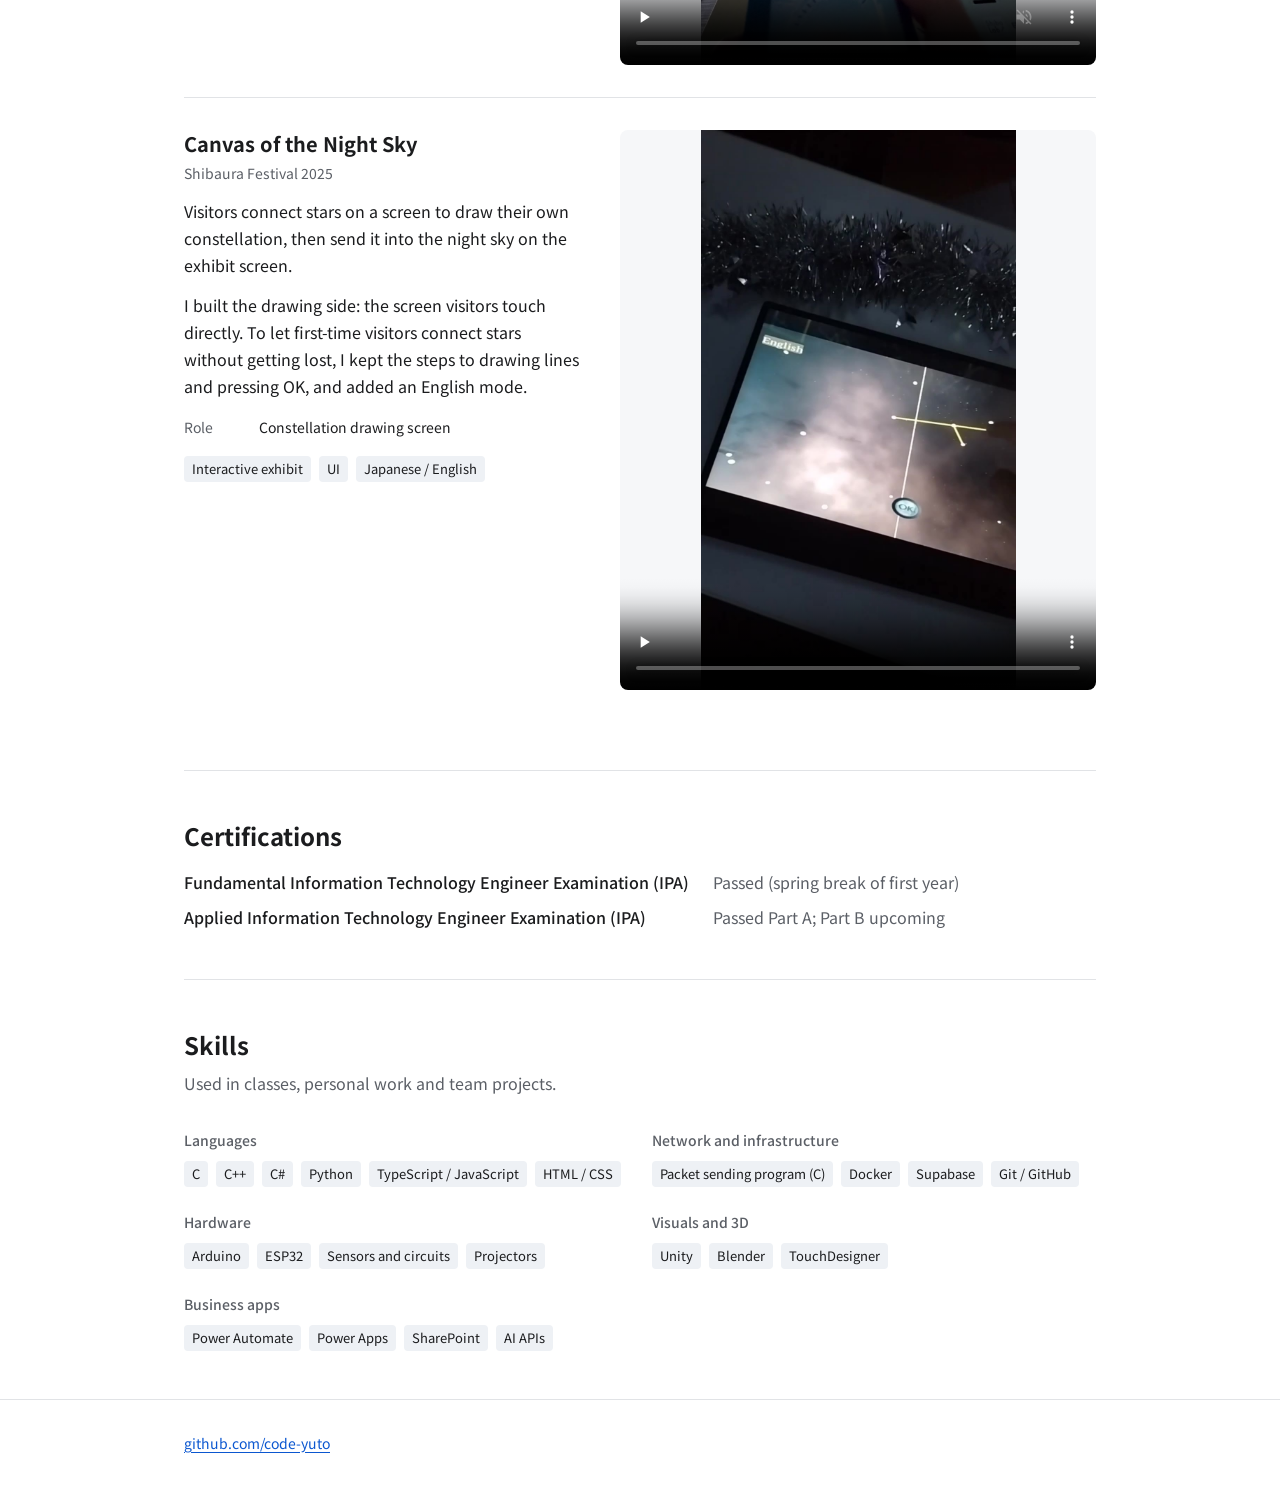
==== commit bd40a451: "feat: 長期インターンの経験（Experience）を追加" ====
--- a/en/index.html
+++ b/en/index.html
@@ -17,6 +17,7 @@
     <div class="wrap">
       <a class="name" href="#top">Yuto Watanabe</a>
       <nav aria-label="On this page">
+        <a href="#experience">Experience</a>
         <a href="#projects">Projects</a>
         <a href="#certifications">Certifications</a>
         <a href="#skills">Skills</a>
@@ -53,6 +54,33 @@
       </div>
     </div>
 
+    <section id="experience" aria-labelledby="experience-title">
+      <h2 id="experience-title">Experience</h2>
+      <p class="section-lead">Building tools that people use in their daily work at a real company.</p>
+
+      <article class="project solo">
+        <div>
+          <h4>Business Process Improvement and DX</h4>
+          <p class="meta">Hikari Tsushin Group / Long-term internship</p>
+          <p>
+            I worked on the company's digital transformation, improving business processes with Microsoft services
+            from requirements definition through app development to maintenance and operation.
+            I built an internal portal and a tool for managing meeting participants, and worked to raise portal usage so that it stayed in use.
+          </p>
+          <p>
+            I also helped develop tools for industry research and company analysis using AI APIs.
+          </p>
+          <dl>
+            <dt>Role</dt><dd>Requirements definition, app development, maintenance and operation</dd>
+          </dl>
+          <ul class="tags">
+            <li>Power Automate</li><li>Power Apps</li><li>SharePoint</li><li>AI APIs</li><li>Requirements definition</li><li>Maintenance and operation</li>
+          </ul>
+          <p class="note">Code and screens are not shown because the work is confidential.</p>
+        </div>
+      </article>
+    </section>
+
     <section id="projects" aria-labelledby="projects-title">
       <h2 id="projects-title">Projects</h2>
       <p class="section-lead">Things I built with a team and ran in front of real people.</p>
@@ -264,6 +292,10 @@
           <h4>Visuals and 3D</h4>
           <ul class="tags"><li>Unity</li><li>Blender</li><li>TouchDesigner</li></ul>
         </div>
+        <div>
+          <h4>Business apps</h4>
+          <ul class="tags"><li>Power Automate</li><li>Power Apps</li><li>SharePoint</li><li>AI APIs</li></ul>
+        </div>
       </div>
     </section>
   </main>
--- a/style.css
+++ b/style.css
@@ -95,6 +95,8 @@
   border-top: 1px solid var(--border);
 }
 .project:first-of-type { border-top: 0; padding-top: 0; }
+.project.solo { grid-template-columns: 1fr; }
+.note { color: var(--text-sub); font-size: 13px; margin-top: 16px; }
 @media (min-width: 840px) {
   .project { grid-template-columns: 5fr 6fr; gap: 40px; }
 }
@@ -162,3 +164,8 @@
   color: var(--text-sub);
   font-size: 14px;
 }
+
+@media (max-width: 640px) {
+  .site-header .wrap { height: auto; flex-wrap: wrap; gap: 4px 16px; padding-top: 12px; padding-bottom: 12px; }
+  .site-header nav { flex-wrap: wrap; gap: 4px 16px; }
+}
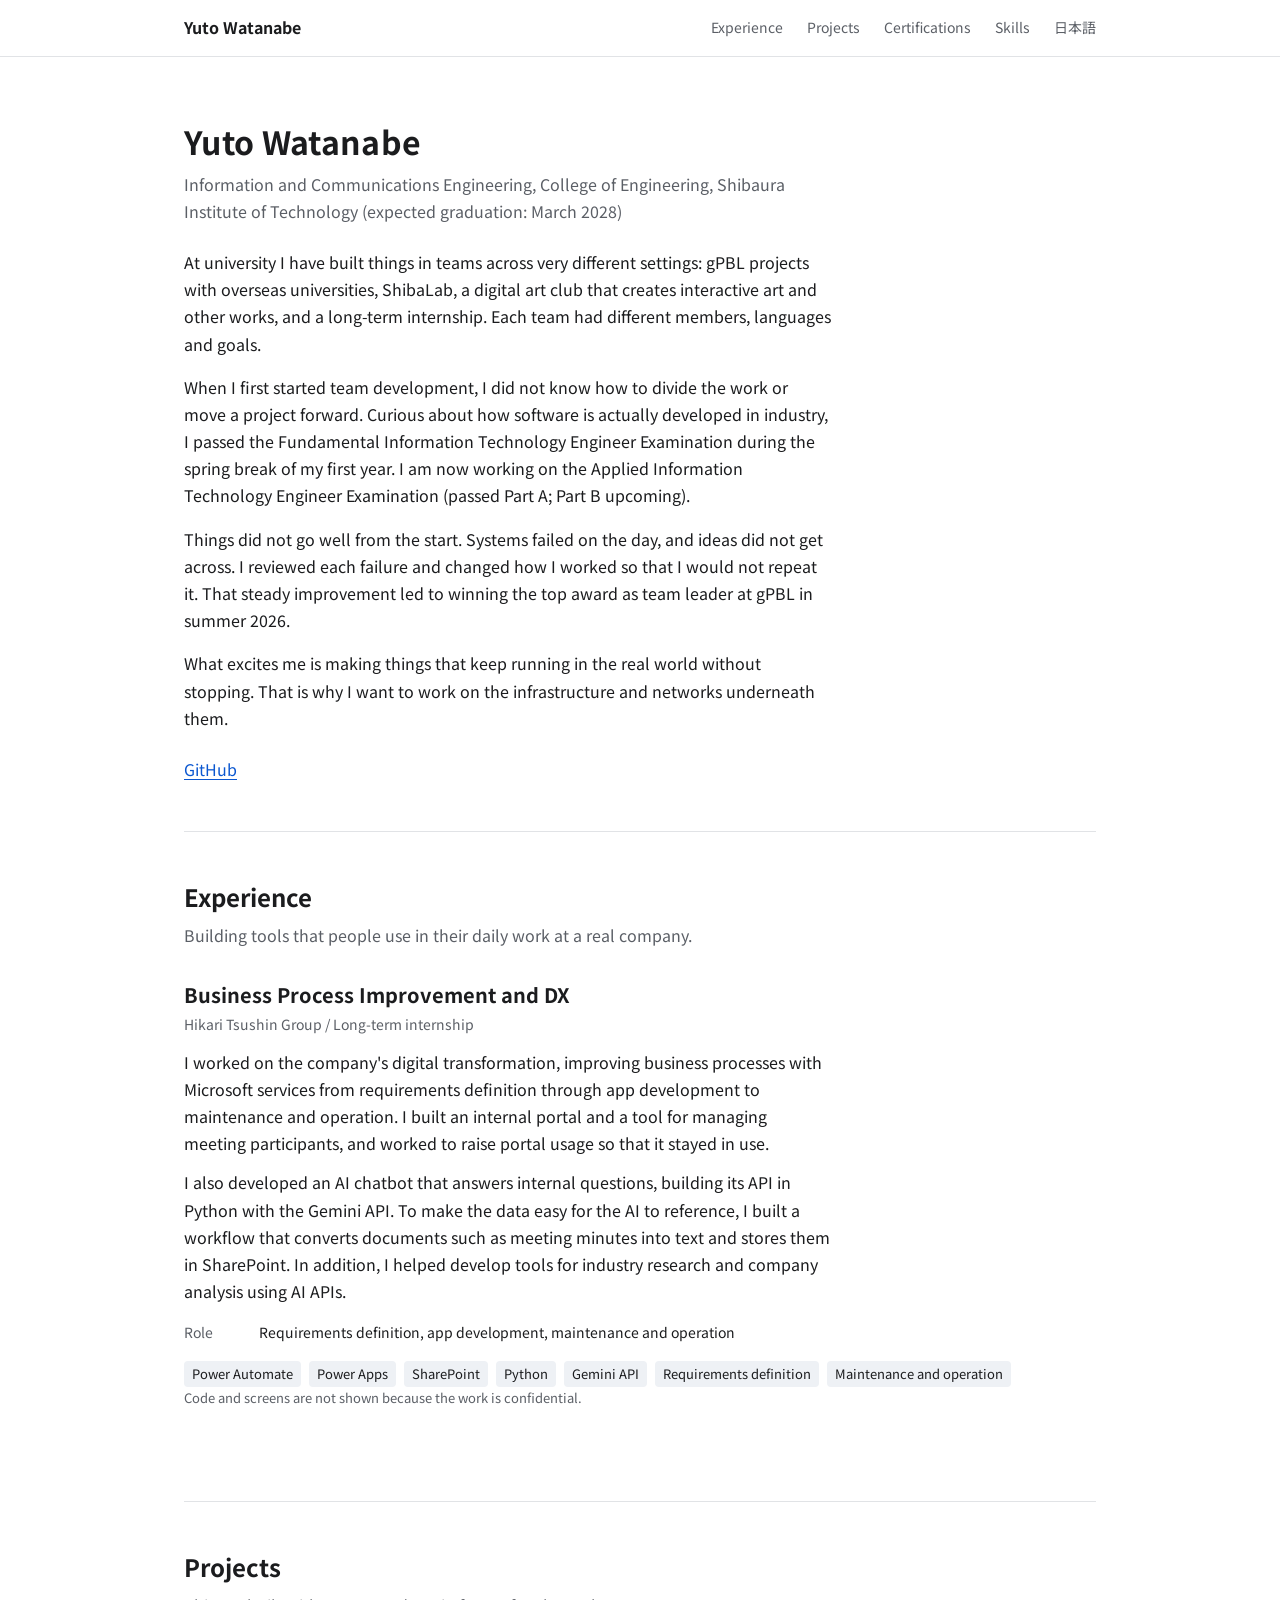
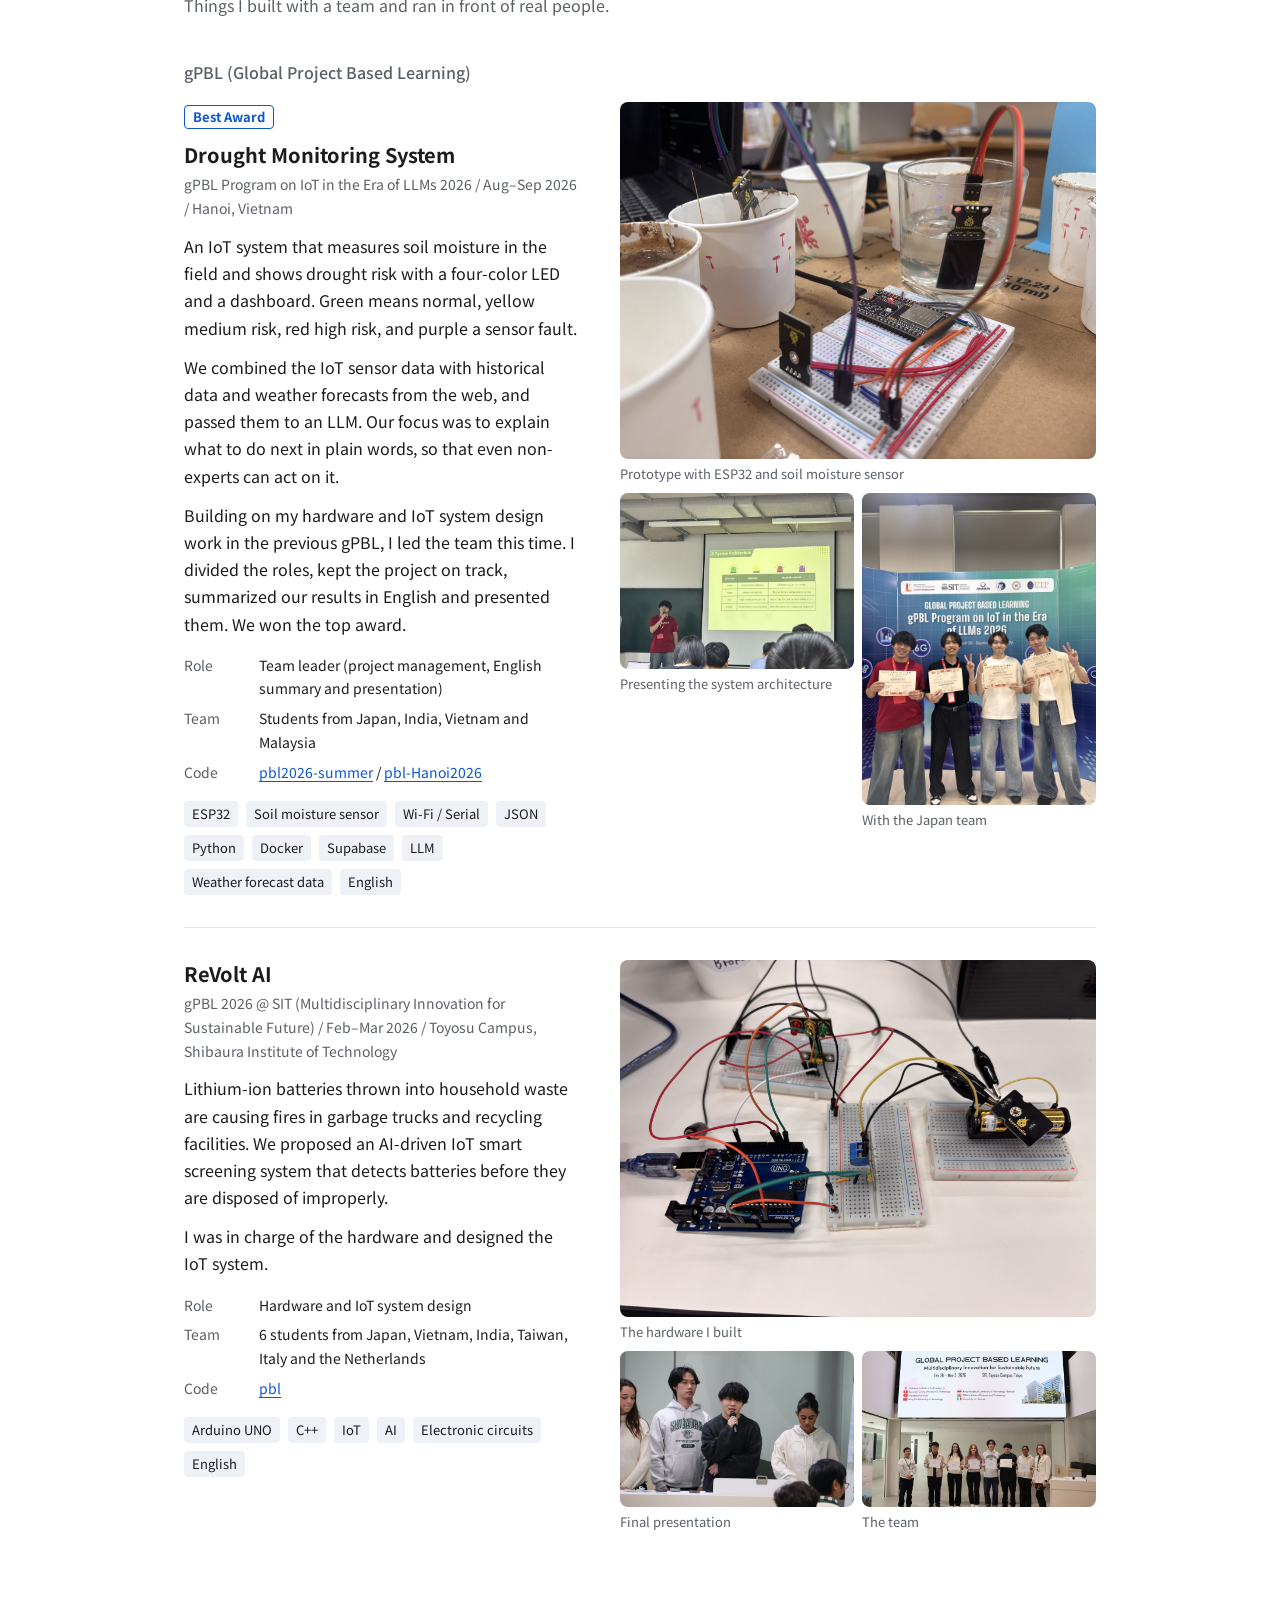
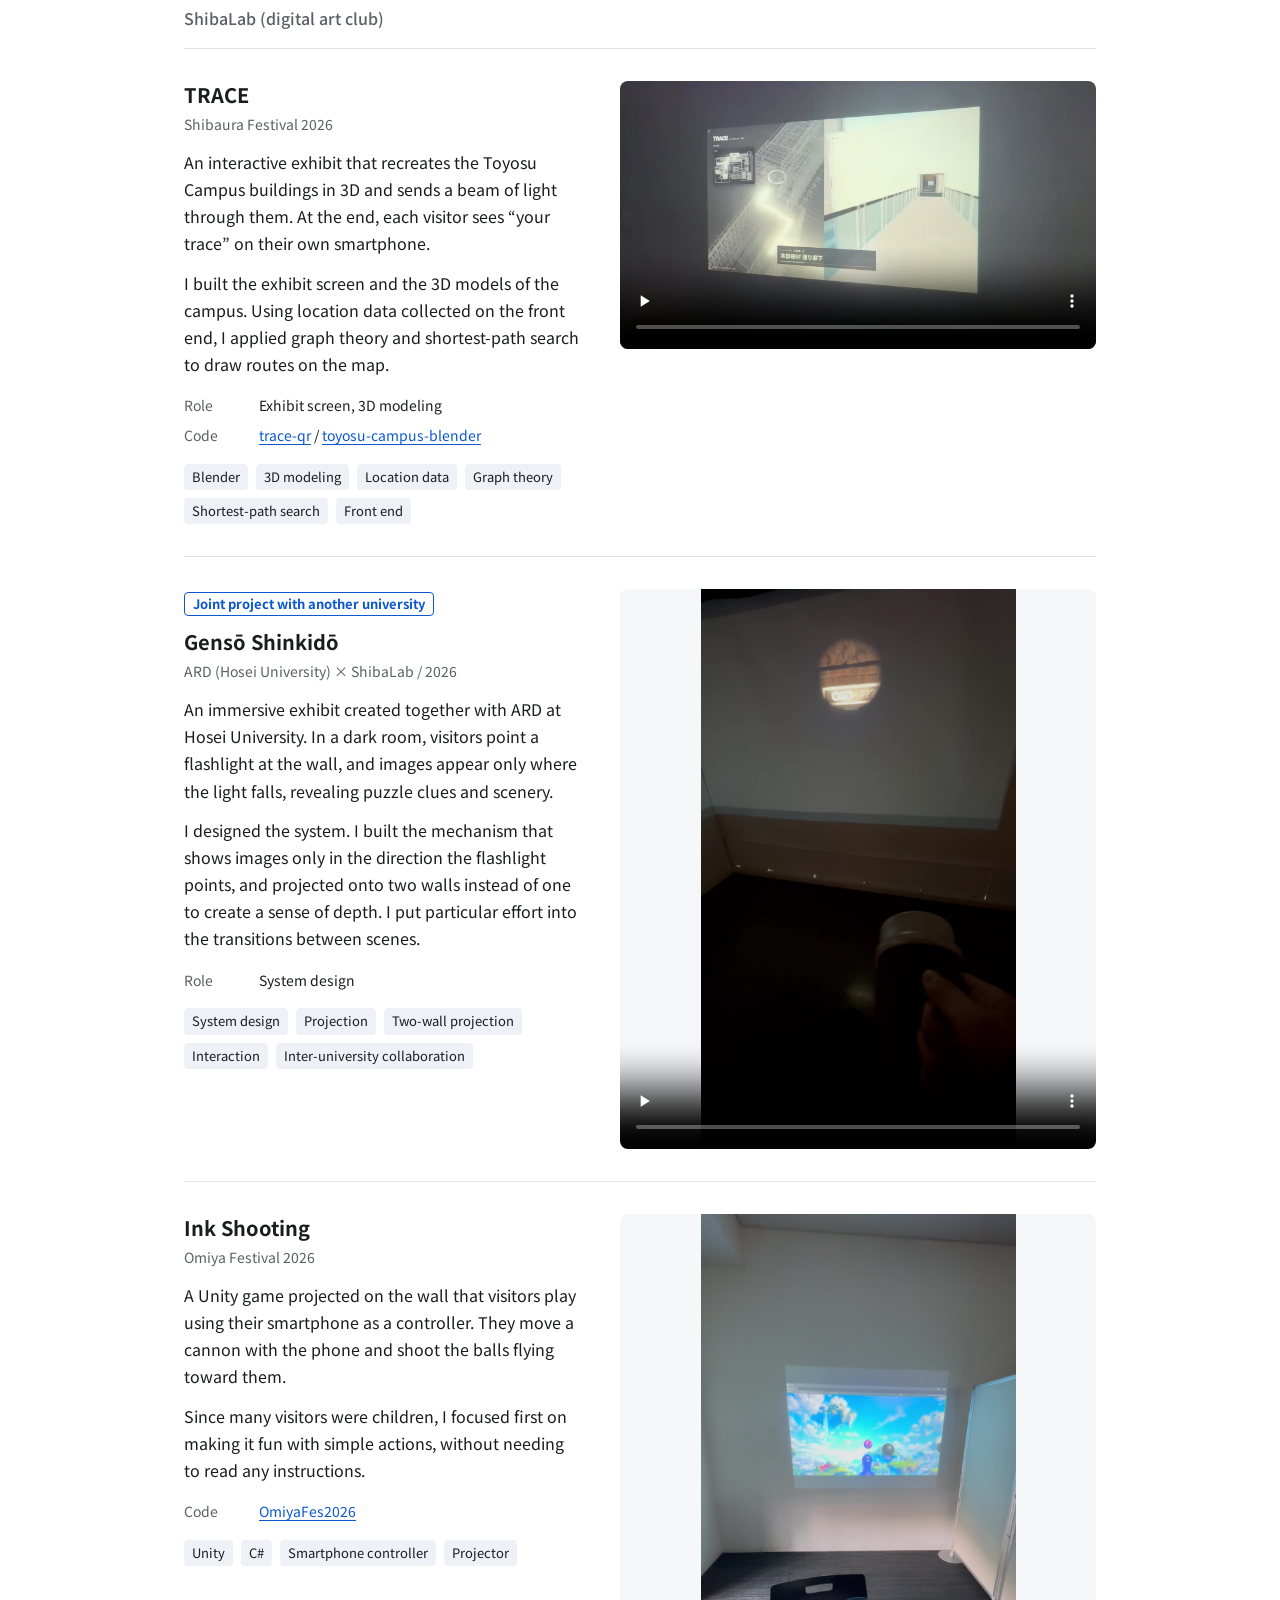
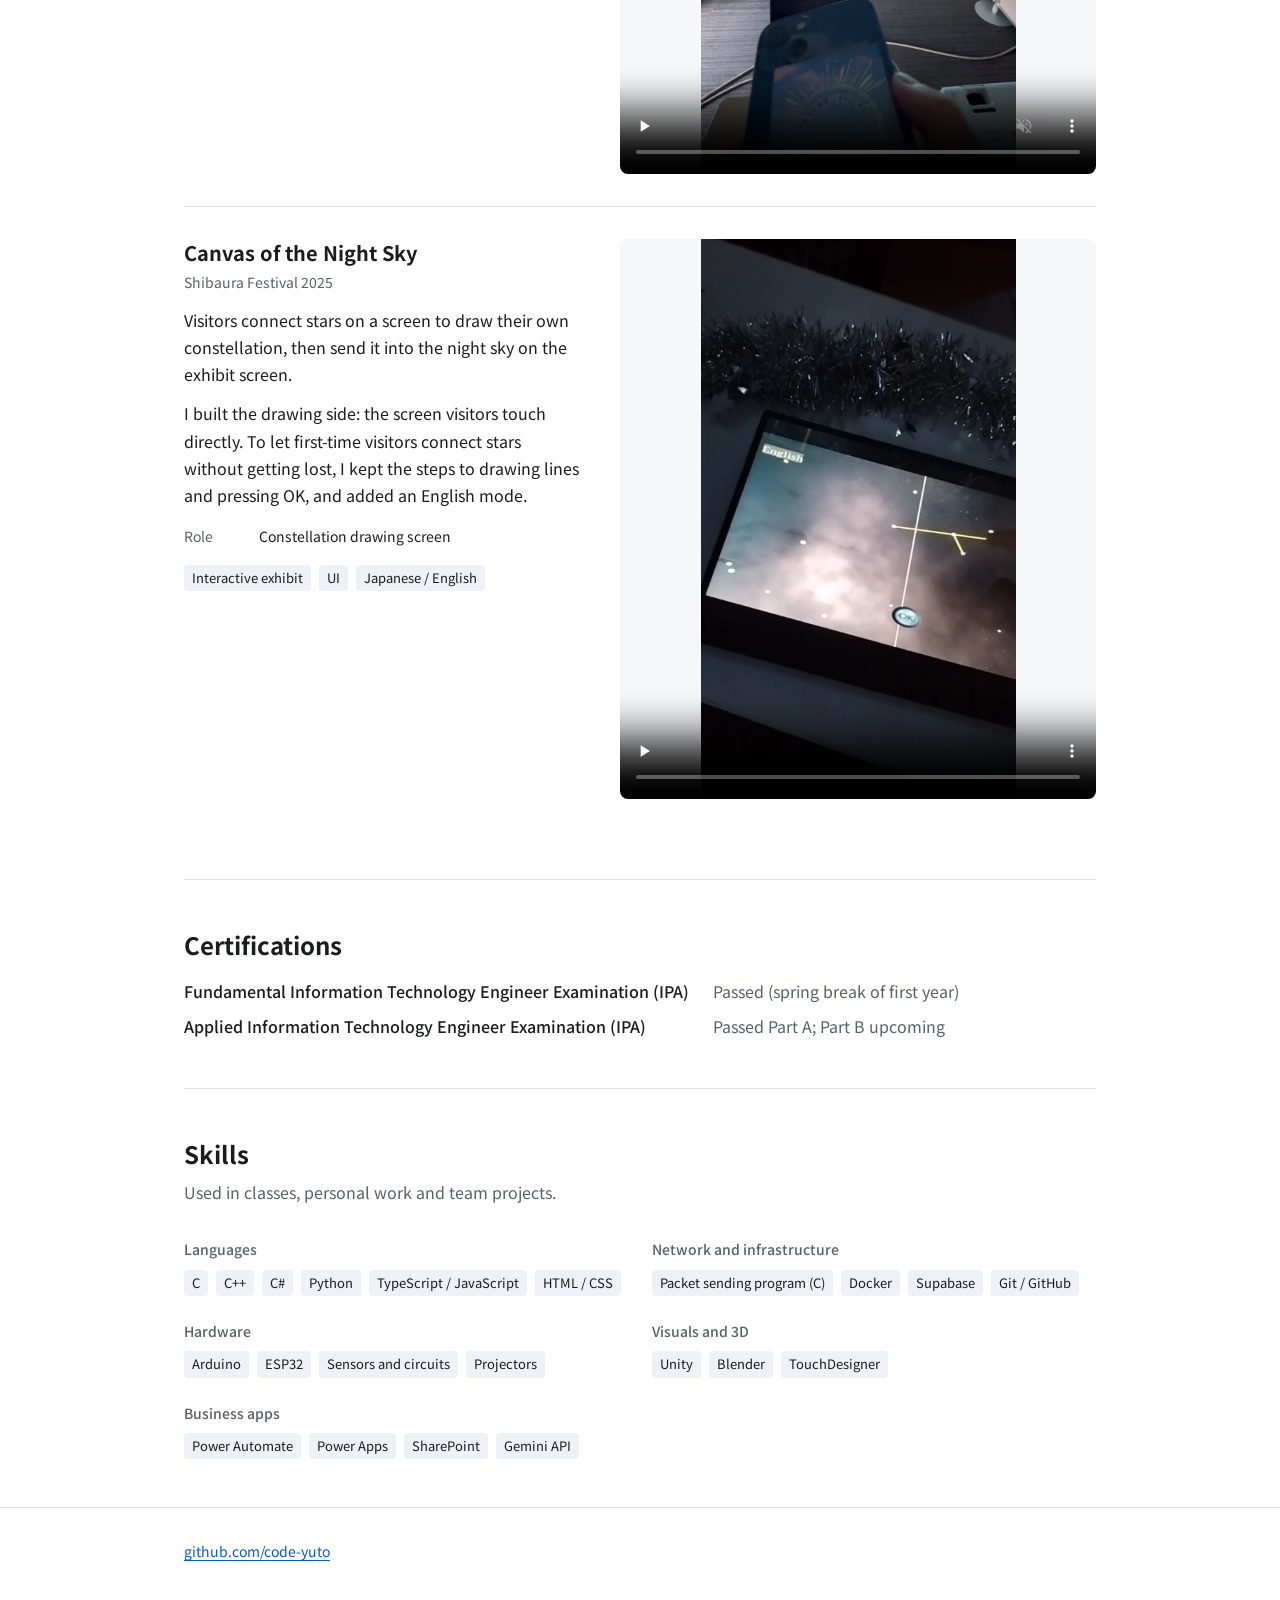
==== commit e466360a: "feat: 長期インターンにAIチャットボット（Python・Gemini API）を追加" ====
--- a/en/index.html
+++ b/en/index.html
@@ -68,13 +68,15 @@
             I built an internal portal and a tool for managing meeting participants, and worked to raise portal usage so that it stayed in use.
           </p>
           <p>
-            I also helped develop tools for industry research and company analysis using AI APIs.
+            I also developed an AI chatbot that answers internal questions, building its API in Python with the Gemini API.
+            To make the data easy for the AI to reference, I built a workflow that converts documents such as meeting minutes into text and stores them in SharePoint.
+            In addition, I helped develop tools for industry research and company analysis using AI APIs.
           </p>
           <dl>
             <dt>Role</dt><dd>Requirements definition, app development, maintenance and operation</dd>
           </dl>
           <ul class="tags">
-            <li>Power Automate</li><li>Power Apps</li><li>SharePoint</li><li>AI APIs</li><li>Requirements definition</li><li>Maintenance and operation</li>
+            <li>Power Automate</li><li>Power Apps</li><li>SharePoint</li><li>Python</li><li>Gemini API</li><li>Requirements definition</li><li>Maintenance and operation</li>
           </ul>
           <p class="note">Code and screens are not shown because the work is confidential.</p>
         </div>
@@ -294,7 +296,7 @@
         </div>
         <div>
           <h4>Business apps</h4>
-          <ul class="tags"><li>Power Automate</li><li>Power Apps</li><li>SharePoint</li><li>AI APIs</li></ul>
+          <ul class="tags"><li>Power Automate</li><li>Power Apps</li><li>SharePoint</li><li>Gemini API</li></ul>
         </div>
       </div>
     </section>
